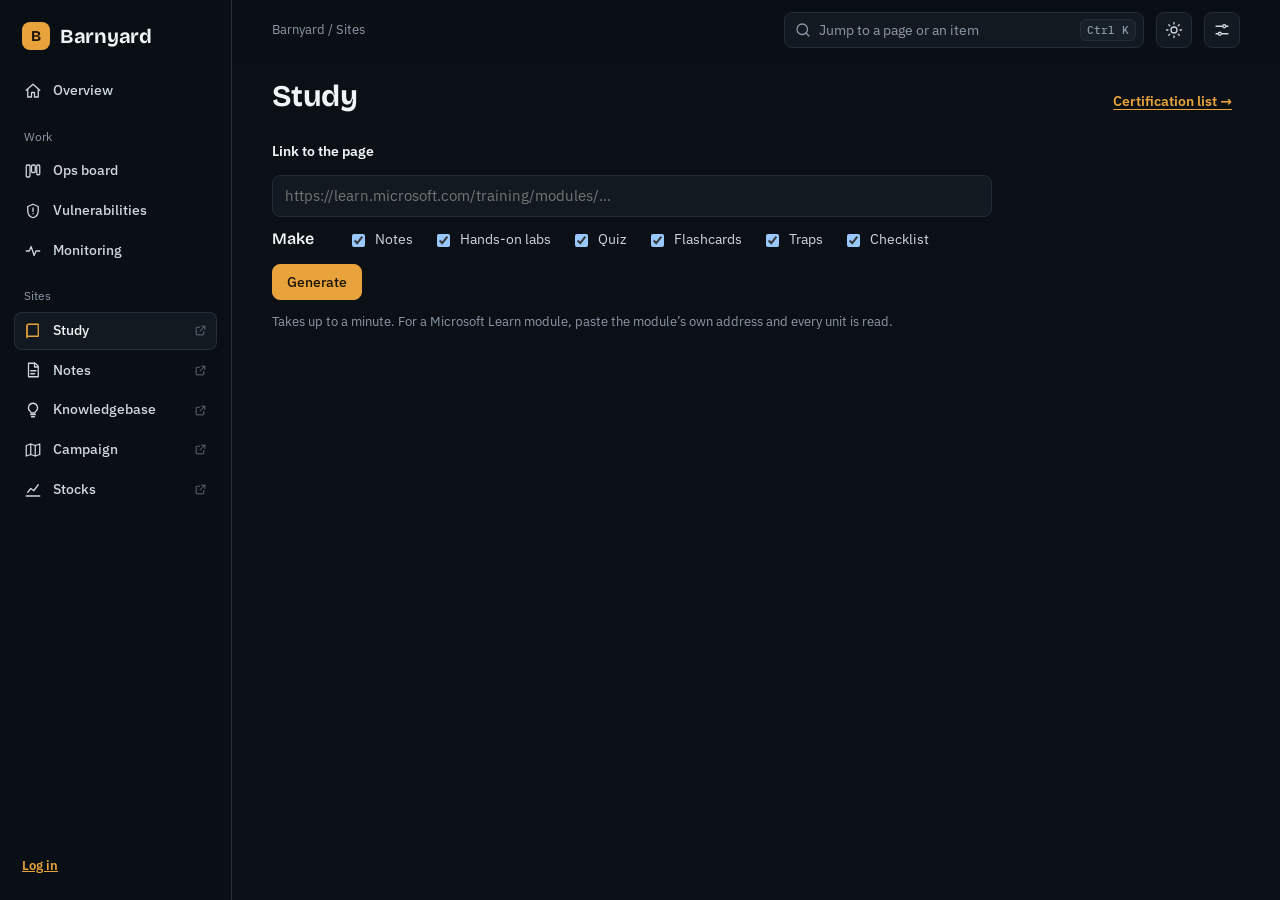
==== index.html @ ae0afa44 "Shell: Services, Incidents, Reports and the Release board are no longer menu items Copy of barnyard-" ====
<!doctype html>
<html lang="en">
<head>
<meta charset="utf-8">
<meta name="viewport" content="width=device-width, initial-scale=1">
<meta http-equiv="Content-Security-Policy" content="default-src 'self'; connect-src 'self' https://api.barnyard.site; style-src 'self'; script-src 'self'; img-src 'self'; base-uri 'self'; form-action 'none';">
<title>Study &mdash; Barnyard</title>
<link rel="stylesheet" href="shell.css?v=870e98a5">
<link rel="stylesheet" href="study.css?v=3576a0ab">
<script src="themes.js?v=e151fb94"></script>
</head>
<body data-shell="study" data-wide>

<main id="page" class="content">

  <div class="page-head">
    <div>
      <h1>Study</h1>
    </div>
    <p class="nb-open"><a href="certifications.html">Certification list &rarr;</a></p>
  </div>

  <noscript><p class="gen-note">This page needs JavaScript.</p></noscript>

  <div id="gen-gate" class="gen-gate" hidden>
    <p id="gen-gate-msg"></p>
    <p><a id="gen-gate-login" class="btn" href="https://api.barnyard.site/auth/login" hidden>Log in</a></p>
  </div>

  <section id="sl-start" aria-label="Make a study lab">
    <form id="gen-form" class="gen-form" novalidate>
      <label for="gen-url">Link to the page</label>
      <input id="gen-url" type="url" inputmode="url" autocomplete="off" spellcheck="false" maxlength="500" placeholder="https://learn.microsoft.com/training/modules/&hellip;" required>
      <fieldset class="gen-kinds">
        <legend>Make</legend>
        <label><input type="checkbox" name="kind" value="notes" checked> Notes</label>
        <label><input type="checkbox" name="kind" value="labs" checked> Hands-on labs</label>
        <label><input type="checkbox" name="kind" value="quiz" checked> Quiz</label>
        <label><input type="checkbox" name="kind" value="flashcards" checked> Flashcards</label>
        <label><input type="checkbox" name="kind" value="traps" checked> Traps</label>
        <label><input type="checkbox" name="kind" value="checklist" checked> Checklist</label>
      </fieldset>
      <div class="gen-actions">
        <button type="submit" class="btn btn-primary" id="gen-go">Generate</button>
        <span class="gen-note" id="gen-hint">Takes up to a minute. For a Microsoft Learn module, paste the module&rsquo;s own address and every unit is read.</span>
      </div>
    </form>
    <p id="gen-status" class="gen-status" role="status" aria-live="polite"></p>

    <div id="sl-library" class="sl-library" hidden>
      <h2 class="sl-h">Your study labs</h2>
      <ul id="sl-sets" class="sl-sets"></ul>
      <p class="gen-note">Saved to your account, with your progress, so they are here on any device.</p>
    </div>
  </section>

  <section id="lab" class="lab" aria-label="Study lab" hidden>
    <header class="lab-top">
      <div class="lab-title">
        <p class="eyebrow" id="lab-source"></p>
        <h2 id="lab-title"></h2>
        <p class="gen-note" id="lab-sub"></p>
      </div>
      <div class="gauge" aria-live="polite">
        <svg viewBox="0 0 84 84" aria-hidden="true">
          <circle class="gauge-track" cx="42" cy="42" r="34"></circle>
          <circle class="gauge-arc" id="gauge-arc" cx="42" cy="42" r="34" transform="rotate(-90 42 42)"></circle>
        </svg>
        <div>
          <div class="gauge-label">Readiness</div>
          <div class="gauge-big" id="gauge-pct">0%</div>
          <ul class="gauge-parts" id="gauge-parts"></ul>
        </div>
      </div>
    </header>
    <nav class="lab-tabs" id="lab-tabs" role="tablist" aria-label="Sections"></nav>
    <div class="lab-views" id="lab-views"></div>
    <div class="lab-foot">
      <button type="button" class="btn" id="lab-back">&larr; All study labs</button>
      <button type="button" class="btn" id="gen-save">Save to my notes</button>
      <a class="btn" id="gen-open-note" href="notes.html" hidden>Open the note</a>
    </div>
  </section>

  <div class="sl-toast" id="sl-toast" role="status"></div>


</main>

<script src="shell.js?v=0b462865"></script>
<script src="auth-gate.js?v=a1b7693a"></script>
<script src="study.js?v=2d1c594d"></script>
</body>
</html>
---- shell.css ----
/* Shared look for every barnyard.site page: colour tokens, the page shell
   (sidebar, top bar, Settings panel), page backgrounds and the widgets.

   Colours are tokens on :root. Amber is the default set below; themes.js
   overrides the twelve colour tokens on <html> when another theme is chosen,
   and sets data-theme to "light" or "dark" (absent = follow the device).
   Nothing here uses an inline style or a remote resource: the site's CSP
   allows only 'self'. Backgrounds are pure CSS gradients for the same reason.

   NOTE: like auth-gate.js, this file is hand-copied into each site's repo.
   Keep the copies identical. */

/* ---------- fonts (served from this repo; open-licensed) ---------- */
@font-face { font-family: "Bricolage Grotesque"; src: url("fonts/bricolage-grotesque-var.woff2") format("woff2"); font-weight: 200 800; font-style: normal; font-display: swap; }
@font-face { font-family: "IBM Plex Sans"; src: url("fonts/ibm-plex-sans-400.woff2") format("woff2"); font-weight: 400; font-style: normal; font-display: swap; }
@font-face { font-family: "IBM Plex Sans"; src: url("fonts/ibm-plex-sans-500.woff2") format("woff2"); font-weight: 500; font-style: normal; font-display: swap; }
@font-face { font-family: "IBM Plex Sans"; src: url("fonts/ibm-plex-sans-600.woff2") format("woff2"); font-weight: 600; font-style: normal; font-display: swap; }
@font-face { font-family: "IBM Plex Mono"; src: url("fonts/ibm-plex-mono-400.woff2") format("woff2"); font-weight: 400; font-style: normal; font-display: swap; }
@font-face { font-family: "IBM Plex Mono"; src: url("fonts/ibm-plex-mono-500.woff2") format("woff2"); font-weight: 500; font-style: normal; font-display: swap; }

/* ---------- tokens ---------- */
:root {
  --bg: #f0f3f6; --panel: #ffffff; --panel-2: #f5f7f9; --line: #dce2e9;
  --fg: #2a3540; --fg-strong: #0e1720; --fg-dim: #586674;
  --accent: #a85f00; --accent-ink: #ffffff; --accent-soft: rgba(168, 95, 0, .10);
  --attn: #6446d6; --attn-soft: rgba(100, 70, 214, .09);
  /* Status colours belong to the status, not the theme. */
  --ok: #17794d; --ok-soft: rgba(23, 121, 77, .10);
  --alert: #bd3326; --alert-soft: rgba(189, 51, 38, .09);
  --info: #1d63b8; --info-soft: rgba(29, 99, 184, .09);
  --lift: 0 1px 0 rgba(15, 25, 35, .04), 0 18px 40px -24px rgba(15, 25, 35, .28);
  --font-display: "Bricolage Grotesque", "Segoe UI", system-ui, sans-serif;
  --font-body: "IBM Plex Sans", "Segoe UI", system-ui, sans-serif;
  --font-mono: "IBM Plex Mono", ui-monospace, "SFMono-Regular", Menlo, Consolas, monospace;
  --side-w: 232px; --row-gap: 44px; --col-gap: 36px; --need-pad: 16px; --card-pad: 12px 13px; --hero-gap: 36px; --base: 14px;
}
:root[data-density="compact"] { --row-gap: 26px; --col-gap: 24px; --need-pad: 9px; --card-pad: 9px 11px; --hero-gap: 22px; --base: 13px; }
:root[data-sidebar="icons"] { --side-w: 68px; }
@media (prefers-color-scheme: dark) {
  :root:not([data-theme="light"]) {
    --bg: #0b1016; --panel: #121920; --panel-2: #172029; --line: #232e3a;
    --fg: #ced7e0; --fg-strong: #f2f5f8; --fg-dim: #8c99a7;
    --accent: #e8a33d; --accent-ink: #1b1304; --accent-soft: rgba(232, 163, 61, .12);
    --attn: #a891ff; --attn-soft: rgba(168, 145, 255, .12);
    --ok: #4cc38a; --ok-soft: rgba(76, 195, 138, .12);
    --alert: #ff7b6e; --alert-soft: rgba(255, 123, 110, .12);
    --info: #6aaaf0; --info-soft: rgba(106, 170, 240, .13);
    --lift: 0 1px 0 rgba(255, 255, 255, .03), 0 22px 44px -26px rgba(0, 0, 0, .75); color-scheme: dark;
  }
}
:root[data-theme="dark"] {
  --bg: #0b1016; --panel: #121920; --panel-2: #172029; --line: #232e3a;
  --fg: #ced7e0; --fg-strong: #f2f5f8; --fg-dim: #8c99a7;
  --accent: #e8a33d; --accent-ink: #1b1304; --accent-soft: rgba(232, 163, 61, .12);
  --attn: #a891ff; --attn-soft: rgba(168, 145, 255, .12);
  --ok: #4cc38a; --ok-soft: rgba(76, 195, 138, .12);
  --alert: #ff7b6e; --alert-soft: rgba(255, 123, 110, .12);
  --info: #6aaaf0; --info-soft: rgba(106, 170, 240, .13);
  --lift: 0 1px 0 rgba(255, 255, 255, .03), 0 22px 44px -26px rgba(0, 0, 0, .75); color-scheme: dark;
}
/* Names the older widget scripts' markup was styled with. */
:root {
  --text: var(--fg); --text-dim: var(--fg-dim); --text-bright: var(--fg-strong);
  --surface: var(--panel); --surface-2: var(--panel-2); --border: var(--line);
  --amber: var(--accent); --amber-dim: color-mix(in srgb, var(--accent) 60%, var(--bg)); --amber-bg: var(--accent-soft);
  --up: var(--ok); --down: var(--alert); --stale-text: var(--fg-dim);
}

* { box-sizing: border-box; }
html, body { min-height: 100%; }
body { margin: 0; background: var(--bg); color: var(--fg); font: var(--base)/1.55 var(--font-body); }
[hidden] { display: none !important; }
button, input, select, textarea { font: inherit; color: inherit; }
a { color: inherit; }
h1, h2, h3, p { margin: 0; }
svg.i { width: 18px; height: 18px; flex: none; stroke: currentColor; fill: none; stroke-width: 1.7; stroke-linecap: round; stroke-linejoin: round; }
:focus-visible { outline: 2px solid var(--accent); outline-offset: 2px; }
.mono { font-family: var(--font-mono); font-variant-numeric: tabular-nums; }
.dim { color: var(--fg-dim); }
.sr-only { position: absolute; width: 1px; height: 1px; padding: 0; margin: -1px; overflow: hidden; clip: rect(0, 0, 0, 0); white-space: nowrap; border: 0; }

/* ---------- page backgrounds (pure CSS, drawn by .bgx-<id>) ---------- */
.bg { position: fixed; inset: 0; z-index: 0; pointer-events: none; }
:root[data-bgs="subtle"] .bg { opacity: .5; } :root[data-bgs="medium"] .bg { opacity: .85; } :root[data-bgs="strong"] .bg { opacity: 1; }
.bgx-glow { background: radial-gradient(60% 55% at 88% -8%, color-mix(in srgb, var(--accent) 42%, transparent), transparent 72%), radial-gradient(50% 45% at -6% 104%, color-mix(in srgb, var(--attn) 34%, transparent), transparent 70%); }
.bgx-mesh { background: radial-gradient(40% 40% at 12% 18%, color-mix(in srgb, var(--accent) 36%, transparent), transparent 70%), radial-gradient(38% 40% at 86% 22%, color-mix(in srgb, var(--attn) 32%, transparent), transparent 70%), radial-gradient(44% 44% at 70% 92%, color-mix(in srgb, var(--info) 32%, transparent), transparent 70%), radial-gradient(36% 36% at 6% 86%, color-mix(in srgb, var(--ok) 24%, transparent), transparent 70%); }
.bgx-aurora { background: linear-gradient(112deg, transparent 12%, color-mix(in srgb, var(--accent) 34%, transparent) 34%, color-mix(in srgb, var(--attn) 32%, transparent) 50%, color-mix(in srgb, var(--info) 30%, transparent) 66%, transparent 88%), radial-gradient(60% 50% at 20% 100%, color-mix(in srgb, var(--attn) 20%, transparent), transparent 70%); background-size: 160% 70%, 100% 100%; background-repeat: no-repeat; background-position: 30% 0, 0 0; -webkit-mask-image: linear-gradient(180deg, #000 20%, transparent 95%); mask-image: linear-gradient(180deg, #000 20%, transparent 95%); }
.bgx-spotlight { background: radial-gradient(34% 42% at 50% -6%, color-mix(in srgb, var(--fg-strong) 22%, transparent), transparent 72%), radial-gradient(80% 62% at 50% -12%, color-mix(in srgb, var(--accent) 36%, transparent), transparent 74%); }
.bgx-horizon { background: linear-gradient(180deg, transparent 30%, color-mix(in srgb, var(--accent) 26%, transparent) 75%, color-mix(in srgb, var(--attn) 38%, transparent) 100%), repeating-linear-gradient(180deg, transparent 0 22px, color-mix(in srgb, var(--accent) 12%, transparent) 22px 23px); }
.bgx-dots { background-image: radial-gradient(color-mix(in srgb, var(--fg-dim) 60%, transparent) 1.2px, transparent 1.6px); background-size: 24px 24px; -webkit-mask-image: linear-gradient(180deg, #000, transparent 85%); mask-image: linear-gradient(180deg, #000, transparent 85%); }
.bgx-grid { background-image: linear-gradient(color-mix(in srgb, var(--fg-dim) 38%, transparent) 1px, transparent 1px), linear-gradient(90deg, color-mix(in srgb, var(--fg-dim) 38%, transparent) 1px, transparent 1px); background-size: 44px 44px; -webkit-mask-image: radial-gradient(90% 80% at 50% 0%, #000 10%, transparent 80%); mask-image: radial-gradient(90% 80% at 50% 0%, #000 10%, transparent 80%); }
.bgx-blueprint { background-image: linear-gradient(color-mix(in srgb, var(--info) 40%, transparent) 1px, transparent 1px), linear-gradient(90deg, color-mix(in srgb, var(--info) 40%, transparent) 1px, transparent 1px), linear-gradient(color-mix(in srgb, var(--info) 18%, transparent) 1px, transparent 1px), linear-gradient(90deg, color-mix(in srgb, var(--info) 18%, transparent) 1px, transparent 1px); background-size: 110px 110px, 110px 110px, 22px 22px, 22px 22px; -webkit-mask-image: radial-gradient(100% 90% at 50% 0%, #000 10%, transparent 82%); mask-image: radial-gradient(100% 90% at 50% 0%, #000 10%, transparent 82%); }
.bgx-ledger { background-image: linear-gradient(90deg, transparent calc(var(--side-w) + 24px), color-mix(in srgb, var(--alert) 46%, transparent) calc(var(--side-w) + 24px), color-mix(in srgb, var(--alert) 46%, transparent) calc(var(--side-w) + 25px), transparent calc(var(--side-w) + 25px)), repeating-linear-gradient(180deg, transparent 0 31px, color-mix(in srgb, var(--fg-dim) 28%, transparent) 31px 32px); }
.bgx-stripes { background: repeating-linear-gradient(135deg, transparent 0 16px, color-mix(in srgb, var(--fg-dim) 30%, transparent) 16px 17px); -webkit-mask-image: linear-gradient(180deg, #000, transparent 90%); mask-image: linear-gradient(180deg, #000, transparent 90%); }
.bgx-lattice { background: repeating-linear-gradient(45deg, transparent 0 13px, color-mix(in srgb, var(--fg-dim) 26%, transparent) 13px 14px), repeating-linear-gradient(-45deg, transparent 0 13px, color-mix(in srgb, var(--fg-dim) 26%, transparent) 13px 14px); -webkit-mask-image: linear-gradient(180deg, #000, transparent 90%); mask-image: linear-gradient(180deg, #000, transparent 90%); }
.bgx-scales { background-image: radial-gradient(circle at 50% 100%, transparent 0 13px, color-mix(in srgb, var(--fg-dim) 36%, transparent) 13px 14px, transparent 14px), radial-gradient(circle at 50% 100%, transparent 0 13px, color-mix(in srgb, var(--fg-dim) 36%, transparent) 13px 14px, transparent 14px); background-size: 28px 14px, 28px 14px; background-position: 0 0, 14px 7px; -webkit-mask-image: linear-gradient(180deg, #000, transparent 88%); mask-image: linear-gradient(180deg, #000, transparent 88%); }
.bgx-beams { background: repeating-linear-gradient(90deg, transparent 0 22px, color-mix(in srgb, var(--accent) 34%, transparent) 22px 24px, transparent 24px 41px, color-mix(in srgb, var(--attn) 28%, transparent) 41px 42px, transparent 42px 64px); -webkit-mask-image: linear-gradient(180deg, #000, transparent 82%); mask-image: linear-gradient(180deg, #000, transparent 82%); }
.bgx-ripples { background: repeating-radial-gradient(circle at 92% -6%, transparent 0 38px, color-mix(in srgb, var(--accent) 40%, transparent) 38px 39px), repeating-radial-gradient(circle at -4% 104%, transparent 0 46px, color-mix(in srgb, var(--attn) 34%, transparent) 46px 47px); -webkit-mask-image: linear-gradient(180deg, #000 30%, rgba(0,0,0,.35)); mask-image: linear-gradient(180deg, #000 30%, rgba(0,0,0,.35)); }
.bgx-radar { background: repeating-radial-gradient(circle at 80% 20%, transparent 0 64px, color-mix(in srgb, var(--accent) 34%, transparent) 64px 65px), linear-gradient(90deg, transparent calc(80% - .5px), color-mix(in srgb, var(--accent) 28%, transparent) calc(80% - .5px), color-mix(in srgb, var(--accent) 28%, transparent) calc(80% + .5px), transparent calc(80% + .5px)), linear-gradient(180deg, transparent calc(20% - .5px), color-mix(in srgb, var(--accent) 28%, transparent) calc(20% - .5px), color-mix(in srgb, var(--accent) 28%, transparent) calc(20% + .5px), transparent calc(20% + .5px)), conic-gradient(from 190deg at 80% 20%, color-mix(in srgb, var(--accent) 26%, transparent), transparent 55deg); -webkit-mask-image: radial-gradient(90% 90% at 80% 20%, #000 20%, transparent 90%); mask-image: radial-gradient(90% 90% at 80% 20%, #000 20%, transparent 90%); }
.bgx-contours { background: repeating-radial-gradient(ellipse 70% 45% at 18% 28%, transparent 0 24px, color-mix(in srgb, var(--accent) 34%, transparent) 24px 25px), repeating-radial-gradient(ellipse 50% 75% at 86% 78%, transparent 0 28px, color-mix(in srgb, var(--attn) 32%, transparent) 28px 29px), repeating-radial-gradient(ellipse 40% 30% at 62% 8%, transparent 0 30px, color-mix(in srgb, var(--info) 24%, transparent) 30px 31px); }
.bgx-rays { background: repeating-conic-gradient(from 180deg at 100% 0%, color-mix(in srgb, var(--accent) 30%, transparent) 0 3deg, transparent 3deg 9deg); -webkit-mask-image: radial-gradient(85% 95% at 100% 0%, #000 5%, transparent 78%); mask-image: radial-gradient(85% 95% at 100% 0%, #000 5%, transparent 78%); }

/* ---------- shell ---------- */
.app { position: relative; z-index: 1; display: grid; grid-template-columns: var(--side-w) minmax(0, 1fr); min-height: 100vh; }
.side { position: sticky; top: 0; height: 100vh; align-self: start; display: flex; flex-direction: column; gap: 22px; padding: 22px 14px 16px; border-right: 1px solid var(--line); background: color-mix(in srgb, var(--bg) 70%, transparent); backdrop-filter: blur(6px); }
.brand { display: flex; align-items: center; gap: 10px; padding: 0 8px; text-decoration: none; }
.brand-mark { width: 28px; height: 28px; border-radius: 8px; background: var(--accent); color: var(--accent-ink); display: grid; place-items: center; font: 700 15px var(--font-display); flex: none; }
.brand-name { font: 700 20px/1 var(--font-display); letter-spacing: -.015em; color: var(--fg-strong); }
.nav { display: flex; flex-direction: column; gap: 2px; }
.nav-group { margin: 16px 10px 4px; font-size: 12px; color: var(--fg-dim); }
.nav a { display: flex; align-items: center; gap: 11px; padding: 8px 10px; border-radius: 8px; text-decoration: none; color: var(--fg); font-weight: 500; position: relative; }
.nav a:hover { background: var(--panel-2); }
.nav a[aria-current="page"] { background: var(--panel); color: var(--fg-strong); box-shadow: inset 0 0 0 1px var(--line); }
.nav a[aria-current="page"] svg:first-child { color: var(--accent); }
.nav .badge { margin-left: auto; min-width: 20px; padding: 0 6px; text-align: center; font: 500 11px/18px var(--font-mono); border-radius: 9px; background: var(--attn); color: var(--bg); }
.side-foot { margin-top: auto; display: flex; flex-direction: column; gap: 10px; }
.auth-status { display: flex; align-items: center; gap: 8px; flex-wrap: wrap; font-size: 13px; padding: 8px; color: var(--fg-dim); }
.auth-login-link { font-weight: 600; color: var(--accent); }
.auth-logout-btn { height: 28px; padding: 0 10px; border-radius: 8px; border: 1px solid var(--line); background: var(--panel); color: var(--fg-strong); cursor: pointer; font-size: 12.5px; font-weight: 500; }
.auth-logout-btn:hover { background: var(--panel-2); }
:root[data-sidebar="icons"] .lbl, :root[data-sidebar="icons"] .nav-group, :root[data-sidebar="icons"] .brand-name, :root[data-sidebar="icons"] .auth-status, :root[data-sidebar="icons"] .nav .ext { display: none; }
:root[data-sidebar="icons"] .side { padding-inline: 10px; align-items: center; }
:root[data-sidebar="icons"] .nav a { justify-content: center; }
:root[data-sidebar="icons"] .nav .badge { position: absolute; top: 0; right: 0; margin: 0; min-width: 16px; font-size: 10px; line-height: 16px; padding: 0 4px; }
.nav .ext { margin-left: auto; width: 13px; height: 13px; color: var(--fg-dim); opacity: .7; }
.icon-btn { display: inline-grid; place-items: center; width: 36px; height: 36px; border-radius: 8px; border: 1px solid var(--line); background: var(--panel); cursor: pointer; color: var(--fg); }
.icon-btn:hover { background: var(--panel-2); }

.main { min-width: 0; }
.top { position: sticky; top: 0; z-index: 5; display: flex; align-items: center; gap: 12px; padding: 12px 40px; background: color-mix(in srgb, var(--bg) 80%, transparent); backdrop-filter: blur(8px); }
.crumb { font-size: 13px; color: var(--fg-dim); white-space: nowrap; }
.top-spacer { flex: 1; }
.search { position: relative; width: min(360px, 40vw); }
.search > svg { position: absolute; left: 10px; top: 50%; transform: translateY(-50%); color: var(--fg-dim); pointer-events: none; }
.search input { width: 100%; height: 36px; padding: 0 12px 0 34px; border-radius: 8px; border: 1px solid var(--line); background: var(--panel); }
.search input::placeholder { color: var(--fg-dim); }
.results { position: absolute; top: calc(100% + 6px); left: 0; right: 0; max-height: 360px; overflow-y: auto; padding: 6px; border-radius: 12px; border: 1px solid var(--line); background: var(--panel); box-shadow: var(--lift); z-index: 20; }
.results .grp { padding: 6px 8px 2px; font-size: 12px; color: var(--fg-dim); }
.results button { display: flex; align-items: center; justify-content: space-between; gap: 10px; width: 100%; padding: 8px; border: 0; border-radius: 8px; background: none; text-align: left; cursor: pointer; }
.results button:hover, .results button[aria-selected="true"] { background: var(--panel-2); }
.results .none { padding: 12px 8px; color: var(--fg-dim); }
.pal-key { position: absolute; right: 8px; top: 50%; transform: translateY(-50%); padding: 1px 6px; border: 1px solid var(--line); border-radius: 6px; background: var(--panel-2); color: var(--fg-dim); font: 500 11px/18px var(--font-mono); pointer-events: none; }
.search input:focus ~ .pal-key, .search input:not(:placeholder-shown) ~ .pal-key { display: none; }

/* ---------- command palette (Ctrl+K) ---------- */
.pal-back { position: fixed; inset: 0; z-index: 70; display: flex; justify-content: center; align-items: flex-start; padding: 12vh 16px 16px; background: color-mix(in srgb, var(--bg) 55%, transparent); backdrop-filter: blur(3px); }
.pal-back[hidden] { display: none; }
.pal { width: min(620px, 100%); max-height: 70vh; display: flex; flex-direction: column; border: 1px solid var(--line); border-radius: 14px; background: var(--panel); box-shadow: var(--lift); overflow: hidden; }
.pal-input { width: 100%; height: 48px; padding: 0 16px; border: 0; border-bottom: 1px solid var(--line); border-radius: 0; background: transparent; color: var(--fg-strong); font-size: 15px; }
.pal-input:focus-visible { outline: none; box-shadow: inset 0 -2px 0 var(--accent); }
.pal-list { overflow-y: auto; padding: 6px; }
.pal-grp { padding: 8px 10px 2px; font-size: 12px; color: var(--fg-dim); }
.pal-row { display: flex; align-items: center; justify-content: space-between; gap: 12px; width: 100%; padding: 9px 10px; border: 0; border-radius: 8px; background: none; color: var(--fg); text-align: left; cursor: pointer; }
.pal-row:hover { background: var(--panel-2); }
.pal-row[aria-selected="true"] { background: var(--panel-2); box-shadow: inset 2px 0 0 var(--accent); }
.pal-title { min-width: 0; overflow-wrap: anywhere; }
.pal-note { padding: 12px 10px; color: var(--fg-dim); }
.pal-foot { padding: 8px 14px; border-top: 1px solid var(--line); font-size: 12px; }
@media (max-width: 860px) { .pal-key, .pal-foot { display: none; } .pal-back { padding-top: 8vh; } }
.content { padding: 8px 40px 64px; max-width: 1320px; }
.page-head { display: flex; align-items: flex-end; justify-content: space-between; gap: 16px; flex-wrap: wrap; margin: 12px 0 28px; }
.page-head h1 { font: 700 30px/1.1 var(--font-display); letter-spacing: -.02em; color: var(--fg-strong); text-wrap: balance; }
.page-head p { color: var(--fg-dim); margin-top: 8px; max-width: 64ch; }

/* ---------- primitives ---------- */
.lift { background: var(--panel); border: 1px solid var(--line); border-radius: 14px; box-shadow: var(--lift); }
.box { background: var(--panel); border: 1px solid var(--line); border-radius: 8px; }
.sec-head { display: flex; align-items: baseline; justify-content: space-between; gap: 10px; margin-bottom: 12px; }
.sec-head h2 { font: 600 17px/1.3 var(--font-display); letter-spacing: -.005em; color: var(--fg-strong); }
.sec-head .sub, .sec-head a { font-size: 13px; color: var(--fg-dim); }
a.sub { text-decoration: none; } a.sub:hover { color: var(--fg-strong); text-decoration: underline; }
.btn { display: inline-flex; align-items: center; justify-content: center; gap: 7px; height: 36px; padding: 0 14px; border-radius: 8px; border: 1px solid var(--line); background: var(--panel); cursor: pointer; font-weight: 500; text-decoration: none; color: var(--fg-strong); white-space: nowrap; }
.btn:hover:not(:disabled) { background: var(--panel-2); }
.btn:disabled, select:disabled, textarea:disabled, input:disabled { opacity: .5; cursor: not-allowed; }
.btn-primary { background: var(--accent); border-color: var(--accent); color: var(--accent-ink); }
.btn-primary:hover:not(:disabled) { background: var(--accent); filter: brightness(1.08); }
.btn-sm { height: 30px; padding: 0 11px; font-size: 13px; }
.btn-quiet { background: transparent; color: var(--fg-dim); }
.chip { display: inline-flex; align-items: center; gap: 5px; padding: 1px 8px; border-radius: 999px; font-size: 12px; font-weight: 500; line-height: 20px; background: var(--panel-2); color: var(--fg-dim); border: 1px solid var(--line); white-space: nowrap; }
.chip.ok { color: var(--ok); background: var(--ok-soft); border-color: transparent; }
.chip.attn { color: var(--attn); background: var(--attn-soft); border-color: transparent; }
.chip.alert { color: var(--alert); background: var(--alert-soft); border-color: transparent; }
.chip.info { color: var(--info); background: var(--info-soft); border-color: transparent; }
.chip.accent { color: var(--accent); background: var(--accent-soft); border-color: transparent; }
.st { display: inline-flex; align-items: center; gap: 7px; font-size: 13px; color: var(--fg); white-space: nowrap; }
.st i { width: 8px; height: 8px; border-radius: 50%; background: var(--fg-dim); flex: none; }
.st.ok i { background: var(--ok); } .st.info i { background: var(--info); } .st.attn i { background: var(--attn); } .st.alert i { background: var(--alert); }
.st.hollow i { background: none; box-shadow: inset 0 0 0 1.5px var(--fg-dim); }
.live { display: inline-flex; align-items: center; gap: 7px; font-size: 13px; color: var(--ok); font-weight: 500; white-space: nowrap; }
.live::before { content: ""; width: 8px; height: 8px; border-radius: 50%; background: currentColor; animation: pulse 2.4s ease-in-out infinite; }
.live.is-reconnecting, .live.is-connecting { color: var(--accent); }
.live.is-reconnecting::before, .live.is-connecting::before { animation-duration: .9s; }
.live.is-offline { color: var(--alert); }
.live.is-offline::before { animation: none; }
@keyframes pulse { 50% { opacity: .3; } }
.toast { position: fixed; left: 50%; bottom: 22px; transform: translateX(-50%); padding: 10px 16px; border-radius: 10px; background: var(--fg-strong); color: var(--bg); font-weight: 500; z-index: 60; opacity: 0; pointer-events: none; transition: opacity .2s; max-width: calc(100vw - 32px); }
.toast.show { opacity: 1; }
.empty { padding: 32px 18px; text-align: center; color: var(--fg-dim); }
.empty b { display: block; color: var(--fg-strong); margin-bottom: 4px; }

/* ---------- Overview ---------- */
.hero { margin: 20px 0 var(--hero-gap); max-width: 880px; }
.hero h1 { font: 700 clamp(32px, 4.4vw, 48px)/1.04 var(--font-display); letter-spacing: -.028em; color: var(--fg-strong); text-wrap: balance; }
.hero p { margin-top: 14px; font-size: 16px; color: var(--fg-dim); max-width: 60ch; }
.ov-status { display: flex; flex-wrap: wrap; gap: 8px; margin: calc(var(--hero-gap) * -0.5) 0 var(--hero-gap); }
.ov-status a.chip { text-decoration: none; }
.ov-status .chip-btn { font: inherit; font-size: 12px; font-weight: 500; cursor: pointer; border: 1px solid var(--line); background: transparent; color: var(--fg); }
.ov-status .chip-btn:hover:not(:disabled) { border-color: var(--accent); }
.ov-status .chip-btn:focus-visible { outline: 2px solid var(--accent); outline-offset: 1px; }
.ov-status .chip-btn.attn { border-color: transparent; }
.ov-status .chip-btn:disabled { opacity: .6; cursor: progress; }
.ov-bell { margin: 0 0 var(--hero-gap); max-width: 880px; border: 1px solid var(--line); border-radius: var(--radius, 10px); padding: 6px 16px 10px; }
.ov-bell-head { display: flex; align-items: center; justify-content: space-between; gap: 12px; padding: 8px 0; }
.ov-bell-head h2 { font: 600 15px var(--font-display); color: var(--fg-strong); }
.ov-bell ul { list-style: none; margin: 0; padding: 0; }
.ov-bell li { display: flex; align-items: baseline; justify-content: space-between; gap: 14px; padding: 8px 0; border-top: 1px solid var(--line); font-size: 14px; }
.ov-bell li.dim { display: block; color: var(--fg-dim); }
.ov-bell li a, .ov-bell li > span:first-child { color: var(--fg); text-decoration: none; }
.ov-bell li.unread a, .ov-bell li.unread > span:first-child { color: var(--fg-strong); font-weight: 600; }
.ov-bell li.attn a { color: var(--attn); }
.ov-bell li.alert a { color: var(--alert); }
.ov-bell .when { color: var(--fg-dim); font-size: 12px; white-space: nowrap; }
.ov-capture { display: flex; flex-wrap: wrap; align-items: center; gap: 8px; max-width: 880px; margin: 0 0 var(--hero-gap); }
.ov-capture input { flex: 1 1 260px; min-width: 0; font: inherit; font-size: 15px; padding: 8px 12px; border-radius: var(--radius, 10px); border: 1px solid var(--line); background: var(--surface, transparent); color: var(--fg-strong); }
.ov-capture select { font: inherit; font-size: 14px; padding: 8px 10px; border-radius: var(--radius, 10px); border: 1px solid var(--line); background: var(--surface, transparent); color: var(--fg-strong); }
.ov-capture input:focus-visible, .ov-capture select:focus-visible { outline: 2px solid var(--accent); outline-offset: 1px; }
.ov-capture .dim { font-size: 13px; }
.sr-only { position: absolute; width: 1px; height: 1px; overflow: hidden; clip: rect(0 0 0 0); white-space: nowrap; }
.ov-expiry { margin: 0 0 var(--hero-gap); max-width: 880px; }
.ov-expiry h2 { display: flex; align-items: baseline; gap: 14px; font: 600 12px var(--font-body, inherit); letter-spacing: .08em; text-transform: uppercase; color: var(--fg-dim); margin-bottom: 6px; }
.ov-expiry h2 a { font-weight: 500; letter-spacing: 0; text-transform: none; color: var(--fg-dim); font-size: 13px; }
.ov-expiry ul { list-style: none; margin: 0; padding: 0; }
.ov-expiry li { display: grid; grid-template-columns: 1fr auto auto; gap: 14px; align-items: center; padding: 8px 0; border-top: 1px solid var(--line); font-size: 14px; }
.ov-expiry li:first-child { border-top: 0; }
.ov-expiry li a { color: var(--fg-strong); text-decoration: none; font-weight: 500; }
.ov-expiry li .when { color: var(--fg-dim); font-size: 13px; font-variant-numeric: tabular-nums; }
.ov-expiry li.dim { display: block; color: var(--fg-dim); }
.widgets { display: grid; grid-template-columns: repeat(4, minmax(0, 1fr)); gap: var(--row-gap) var(--col-gap); align-items: start; }
.w { min-width: 0; container-type: inline-size; }
.w[data-size="1"] { grid-column: span 1; } .w[data-size="2"] { grid-column: span 2; } .w[data-size="4"] { grid-column: span 4; }
.w:not(.lift) { border-top: 1px solid var(--line); padding-top: 18px; }
.all-hidden { grid-column: 1 / -1; padding: 36px 0; color: var(--fg-dim); }
.need { list-style: none; margin: 0; padding: 4px 22px; }
.need li { display: grid; grid-template-columns: 1fr auto; gap: 4px 16px; align-items: center; padding: var(--need-pad) 0; border-top: 1px solid var(--line); }
.need li:first-child { border-top: 0; }
.need b { color: var(--fg-strong); font-weight: 600; font-size: 15px; }
.need p { grid-column: 1; color: var(--fg-dim); font-size: 13px; max-width: 60ch; }
.need .acts { grid-column: 2; grid-row: 1 / span 2; display: flex; gap: 6px; }
.need-head { padding: 18px 22px 0; display: flex; align-items: baseline; justify-content: space-between; gap: 10px; }
.need-head h2 { font: 600 17px var(--font-display); color: var(--fg-strong); }
.need-head a { font-size: 13px; color: var(--fg-dim); text-decoration: none; }
.need-head a:hover { color: var(--fg-strong); text-decoration: underline; }
@container (max-width: 520px) { .need li { grid-template-columns: 1fr; } .need .acts { grid-column: 1; grid-row: auto; margin-top: 6px; } }
.spine { list-style: none; margin: 0; padding: 0 0 0 18px; position: relative; }
.spine::before { content: ""; position: absolute; left: 4px; top: 8px; bottom: 8px; width: 1px; background: var(--line); }
.spine li { position: relative; padding: 0 0 18px 4px; cursor: pointer; }
.spine li::before { content: ""; position: absolute; left: -18px; top: 6px; width: 9px; height: 9px; border-radius: 50%; background: var(--accent); box-shadow: 0 0 0 4px var(--bg); }
.spine li.by-you::before { background: var(--info); }
.spine .t { color: var(--fg); }
.spine .t b { color: var(--fg-strong); font-weight: 600; }
.spine .n { display: -webkit-box; -webkit-line-clamp: 1; -webkit-box-orient: vertical; overflow: hidden; font-size: 13px; color: var(--fg-dim); }
.spine .when { font-size: 12px; color: var(--fg-dim); }
.spine li:hover .t b { color: var(--accent); }
.spine.enter li { animation: rise .5s cubic-bezier(.2, .7, .2, 1) both; animation-delay: calc(var(--i) * 80ms); }
@keyframes rise { from { opacity: 0; transform: translateY(8px); } to { opacity: 1; transform: none; } }
.row-item { display: flex; align-items: center; justify-content: space-between; gap: 12px; padding: 9px 0; border: 0; border-top: 1px solid var(--line); cursor: pointer; background: none; width: 100%; text-align: left; }
.row-item:first-of-type { border-top: 0; padding-top: 0; }
.row-item { text-decoration: none; color: inherit; }
.toast button { margin-left: 10px; border: 0; background: none; color: inherit; font-weight: 700; text-decoration: underline; cursor: pointer; min-height: 30px; }
.hub-footer { margin-top: 48px; padding-top: 16px; border-top: 1px solid var(--line); font-size: 13px; max-width: 84ch; }
.row-item b { color: var(--fg-strong); font-weight: 500; }
.row-item:hover b { color: var(--accent); }
.quick { display: flex; gap: 6px; flex-wrap: wrap; margin: 0; padding: 0; list-style: none; }
.quick a { display: inline-flex; align-items: center; gap: 6px; min-height: 30px; padding: 0 12px; border-radius: 999px; border: 1px solid var(--line); text-decoration: none; font-size: 13px; background: color-mix(in srgb, var(--bg) 60%, transparent); }
.quick a:hover { background: var(--panel); }
.quick .i { width: 13px; height: 13px; }

/* markets (live-prices.js fills the data-live-* elements) */
.market-price { display: block; font: 500 30px/1.1 var(--font-mono); color: var(--fg-strong); letter-spacing: -.02em; }
.market-change { display: block; margin-top: 6px; font: 500 14px var(--font-mono); color: var(--fg-dim); }
.market-change.up { color: var(--ok); } .market-change.down { color: var(--alert); }
.market-price.stale, .market-change.stale, .market-change.stale.up, .market-change.stale.down { color: var(--fg-dim); }
.market-asof { display: block; margin-top: 6px; font-size: 12.5px; color: var(--fg); }
.market-asof.stale { color: var(--fg-dim); }
.live-dot { display: inline-block; width: 8px; height: 8px; border-radius: 50%; background: var(--fg-dim); }
.live-dot.live-ok { background: var(--ok); animation: pulse 1.6s ease-in-out infinite; }
.live-dot.live-stale { background: color-mix(in srgb, var(--accent) 60%, var(--bg)); animation: none; }

/* weather (glance-widgets.js renders into #weather-body) */
.weather-status { color: var(--fg-dim); font-size: 13px; }
.weather-main { display: flex; align-items: baseline; gap: 10px; }
.weather-icon { font-size: 1.6rem; line-height: 1; }
.weather-temp { font-family: var(--font-mono); font-size: 1.5rem; font-weight: 500; color: var(--fg-strong); }
.weather-cond { color: var(--fg); font-size: .95rem; }
.weather-asof { color: var(--fg-dim); font-size: 12px; margin-top: 4px; }
.weather-locate-btn, .week-retry-btn { height: 30px; padding: 0 12px; border-radius: 8px; border: 1px solid var(--line); background: var(--panel); color: var(--fg-strong); cursor: pointer; font-size: 13px; font-weight: 500; }
.weather-locate-btn:hover, .week-retry-btn:hover { background: var(--panel-2); }
.weather-forecast { list-style: none; display: flex; flex-wrap: nowrap; gap: 4px; margin: 12px 0 0; padding: 0; width: 100%; }
.weather-forecast-day { flex: 1; min-width: 0; display: flex; flex-direction: column; align-items: center; gap: 2px; padding: 6px 2px; border-radius: 8px; }
.weather-forecast-day-name { font-size: 11px; font-weight: 500; color: var(--fg-dim); max-width: 100%; overflow: hidden; white-space: nowrap; }
.weather-forecast-icon { font-size: 1.1rem; line-height: 1; }
.weather-forecast-temps { display: flex; flex-direction: column; align-items: center; font-family: var(--font-mono); font-size: 11.5px; white-space: nowrap; }
.weather-forecast-high { color: var(--fg-strong); font-weight: 500; }
.weather-forecast-low { color: var(--fg-dim); }

/* this week (glance-widgets.js renders into #week-days / #week-status) */
.week-days { list-style: none; display: flex; gap: 2px; margin: 0; padding: 0; }
.week-day { flex: 1; min-width: 0; display: flex; flex-direction: column; align-items: center; gap: 4px; padding: 8px 2px; border-radius: 8px; border: 1px solid transparent; }
.week-day-name { font-size: 12px; color: var(--fg-dim); }
.week-day-num { font: 500 16px var(--font-mono); color: var(--fg-strong); }
.week-day.is-today { background: var(--accent-soft); }
.week-day.is-today .week-day-name, .week-day.is-today .week-day-num { color: var(--accent); }
.week-day-events { list-style: none; display: flex; flex-direction: column; gap: 2px; margin: 2px 0 0; padding: 0; width: 100%; }
.week-day-event { font-size: 11px; line-height: 1.25; color: var(--fg-dim); text-align: center; overflow: hidden; text-overflow: ellipsis; white-space: nowrap; max-width: 100%; }
.week-day.is-today .week-day-event { color: var(--accent); }
.week-status { color: var(--fg-dim); font-size: 13px; margin-top: 12px; display: flex; align-items: center; gap: 8px; flex-wrap: wrap; }
.week-status:empty { display: none; }
.week-range { font-size: 13px; color: var(--fg-dim); }

/* to-do (todo-widget.js) */
.todo-form { display: flex; gap: 8px; }
.todo-input, .watch-input { flex: 1; min-width: 0; height: 36px; padding: 0 10px; border-radius: 8px; border: 1px solid var(--line); background: var(--panel); }
.todo-input::placeholder { color: var(--fg-dim); }
.todo-add-btn { height: 36px; padding: 0 14px; border-radius: 8px; border: 1px solid var(--line); background: var(--panel); color: var(--fg-strong); cursor: pointer; font-weight: 500; }
.todo-add-btn:hover { background: var(--panel-2); }
.todo-list { list-style: none; display: flex; flex-direction: column; gap: 2px; margin: 10px 0 0; padding: 0; }
.todo-list:empty { display: none; }
.todo-item { display: flex; align-items: center; gap: 8px; padding: 4px 0; }
.todo-checkbox { flex: 0 0 auto; width: 16px; height: 16px; accent-color: var(--accent); cursor: pointer; }
.todo-text { flex: 1; min-width: 0; color: var(--fg); word-break: break-word; cursor: pointer; }
.todo-text.is-done { color: var(--fg-dim); text-decoration: line-through; }
.todo-remove-btn { flex: 0 0 auto; width: 26px; height: 26px; display: flex; align-items: center; justify-content: center; border-radius: 8px; border: 1px solid transparent; background: transparent; color: var(--fg-dim); cursor: pointer; }
.todo-remove-btn:hover { color: var(--alert); border-color: var(--line); }
.todo-empty, .todo-status { color: var(--fg-dim); font-size: 13px; margin-top: 10px; }
.todo-empty:empty, .todo-status:empty { display: none; }

/* ---------- Settings panel (non-modal, so the page changes beside it) ---------- */
.settings { position: fixed; top: 0; right: 0; bottom: 0; width: min(560px, 100vw); background: var(--panel); border-left: 1px solid var(--line); box-shadow: var(--lift); z-index: 45; transform: translateX(104%); visibility: hidden; transition: transform .24s ease, visibility .24s; display: flex; flex-direction: column; }
.settings.open { transform: none; visibility: visible; }
.st-head { display: flex; align-items: center; justify-content: space-between; gap: 12px; padding: 18px 22px 12px; }
.st-head h2 { font: 700 22px var(--font-display); letter-spacing: -.015em; color: var(--fg-strong); }
.st-tabs { display: flex; gap: 4px; padding: 0 22px; border-bottom: 1px solid var(--line); overflow-x: auto; }
.st-tabs button { height: 40px; padding: 0 14px; border: 0; border-bottom: 2px solid transparent; margin-bottom: -1px; background: none; cursor: pointer; font-weight: 500; color: var(--fg-dim); white-space: nowrap; }
.st-tabs button[aria-selected="true"] { color: var(--fg-strong); border-bottom-color: var(--accent); }
.st-body { overflow-y: auto; padding: 20px 22px 24px; display: flex; flex-direction: column; gap: 28px; flex: 1; }
.st-foot { display: flex; align-items: center; justify-content: space-between; gap: 12px; flex-wrap: wrap; padding: 12px 22px; border-top: 1px solid var(--line); font-size: 13px; color: var(--fg-dim); }
.sync-note { flex: 1 1 220px; min-width: 0; }
.sync-note a { color: var(--accent); text-underline-offset: 2px; }
.link-btn { appearance: none; background: none; border: 0; padding: 0; font: inherit; color: var(--accent); text-decoration: underline; text-underline-offset: 2px; cursor: pointer; }
.link-btn:focus-visible { outline: 2px solid var(--accent); outline-offset: 2px; border-radius: 3px; }
fieldset { border: 0; margin: 0; padding: 0; min-width: 0; }
legend { padding: 0; font: 600 16px var(--font-display); color: var(--fg-strong); margin-bottom: 4px; }
.hint { font-size: 13px; color: var(--fg-dim); margin-bottom: 12px; max-width: 52ch; }
.seg { display: inline-flex; padding: 3px; border-radius: 10px; background: var(--panel-2); border: 1px solid var(--line); flex-wrap: wrap; }
.seg label { position: relative; }
.seg input { position: absolute; opacity: 0; inset: 0; cursor: pointer; margin: 0; }
.seg span { display: inline-flex; align-items: center; height: 30px; padding: 0 14px; border-radius: 7px; font-weight: 500; color: var(--fg-dim); cursor: pointer; }
.seg input:checked + span { background: var(--panel); color: var(--fg-strong); box-shadow: 0 0 0 1px var(--line); }
.seg input:focus-visible + span { outline: 2px solid var(--accent); outline-offset: 1px; }
fieldset fieldset { margin-top: 20px; }
.sub-legend { font: 600 14px var(--font-body); margin: 0 0 6px; color: var(--fg-strong); }
.tiles { display: grid; grid-template-columns: repeat(auto-fill, minmax(92px, 1fr)); gap: 10px; }
.tile-group { font-size: 13px; color: var(--fg-dim); margin: 16px 0 8px; }
.tile-group:first-of-type { margin-top: 0; }
.tile { position: relative; display: block; cursor: pointer; }
.tile input { position: absolute; opacity: 0; inset: 0; cursor: pointer; margin: 0; }
.tile-card { display: flex; flex-direction: column; gap: 8px; padding: 8px; border-radius: 12px; border: 1px solid var(--line); background: var(--panel-2); transition: border-color .12s; }
.tile:hover .tile-card { border-color: var(--fg-dim); }
.tile input:checked + .tile-card { border-color: var(--fg-strong); box-shadow: 0 0 0 1px var(--fg-strong); }
.tile input:focus-visible + .tile-card { outline: 2px solid var(--accent); outline-offset: 2px; }
.swatch { display: grid; grid-template-columns: 22px 1fr; height: 58px; border-radius: 8px; overflow: hidden; border: 1px solid rgba(128, 128, 128, .28); }
.swatch .s-side { padding: 6px 4px; display: flex; flex-direction: column; gap: 3px; }
.swatch .s-side i { display: block; height: 4px; border-radius: 2px; }
.swatch .s-main { padding: 7px; display: flex; flex-direction: column; gap: 4px; }
.swatch .s-main i { display: block; height: 5px; border-radius: 3px; width: 70%; }
.swatch .s-main i:first-child { width: 42%; opacity: .8; }
.swatch .s-row { display: flex; gap: 4px; margin-top: auto; align-items: center; }
.swatch .s-row b { width: 22px; height: 8px; border-radius: 3px; }
.swatch .s-row u { width: 8px; height: 8px; border-radius: 50%; }
.tile-name { font-weight: 500; color: var(--fg-strong); display: flex; align-items: center; justify-content: space-between; gap: 6px; padding: 0 2px; }
.tile-name svg { width: 14px; height: 14px; stroke-width: 2.4; opacity: 0; }
.tile input:checked + .tile-card .tile-name svg { opacity: 1; }
.thumb { height: 58px; border-radius: 8px; background-color: var(--bg); border: 1px solid var(--line); }
.preset-row { display: flex; gap: 8px; flex-wrap: wrap; margin-bottom: 14px; }
.wlist { list-style: none; margin: 0; padding: 0; display: flex; flex-direction: column; gap: 6px; }
.wrow { display: grid; grid-template-columns: auto 1fr auto auto; gap: 10px; align-items: center; padding: 8px 10px; border: 1px solid var(--line); border-radius: 10px; background: var(--panel-2); }
.wrow.off { opacity: .6; }
.wrow .nm { font-weight: 500; color: var(--fg-strong); min-width: 0; }
.wrow select { height: 30px; border-radius: 7px; border: 1px solid var(--line); background: var(--panel); padding: 0 6px; }
.mv { display: inline-flex; gap: 2px; }
.mv button { width: 28px; height: 28px; border-radius: 7px; border: 1px solid var(--line); background: var(--panel); cursor: pointer; display: grid; place-items: center; }
.mv button:disabled { opacity: .35; cursor: default; }
.mv svg { width: 14px; height: 14px; }
.sw-toggle { position: relative; width: 38px; height: 22px; flex: none; }
.sw-toggle input { position: absolute; inset: 0; opacity: 0; cursor: pointer; margin: 0; }
.sw-toggle i { position: absolute; inset: 0; border-radius: 999px; background: var(--line); transition: background .15s; pointer-events: none; }
.sw-toggle i::after { content: ""; position: absolute; top: 3px; left: 3px; width: 16px; height: 16px; border-radius: 50%; background: var(--panel); transition: transform .15s; box-shadow: 0 1px 2px rgba(0, 0, 0, .3); }
.sw-toggle input:checked + i { background: var(--accent); }
.sw-toggle input:checked + i::after { transform: translateX(16px); background: var(--accent-ink); }
.sw-toggle input:focus-visible + i { outline: 2px solid var(--accent); outline-offset: 2px; }
.opt-row { display: flex; align-items: center; justify-content: space-between; gap: 16px; padding: 10px 0; }
.opt-row b { display: block; color: var(--fg-strong); font-weight: 500; }
.opt-row .d { font-size: 13px; color: var(--fg-dim); }

/* ---------- responsive ---------- */
@media (max-width: 1180px) {
  .widgets { grid-template-columns: repeat(2, minmax(0, 1fr)); }
  .w[data-size="4"] { grid-column: span 2; }
}
@media (max-width: 860px) {
  .app { grid-template-columns: 1fr; }
  .side, :root[data-sidebar="icons"] .side { position: fixed; z-index: 20; inset: auto 0 0 0; height: auto; flex-direction: row; padding: 6px 8px calc(6px + env(safe-area-inset-bottom, 0px)); border-right: 0; border-top: 1px solid var(--line); gap: 0; background: var(--bg); }
  .brand, .nav-group, .side-foot, .nav .ext { display: none; }
  .nav { flex-direction: row; width: 100%; justify-content: space-around; }
  :root[data-sidebar="icons"] .lbl { display: inline; }
  .nav a, :root[data-sidebar="icons"] .nav a { flex-direction: column; gap: 2px; font-size: 11px; padding: 6px 8px; min-width: 56px; }
  .nav .badge, :root[data-sidebar="icons"] .nav .badge { position: absolute; top: 0; right: 4px; margin: 0; }
  .top, .content { padding-inline: 16px; }
  .content { padding-bottom: 96px; }
  .page-head h1 { font-size: 26px; }
  .crumb { display: none; }
  .search { flex: 1; width: auto; }
  .widgets { grid-template-columns: 1fr; }
  .w[data-size="1"], .w[data-size="2"], .w[data-size="4"] { grid-column: span 1; }
  /* touch: 44px targets */
  .btn, .btn-sm, .icon-btn, .tabs button, .quick a, .toast button, .seg span, .st-tabs button, .mv button, .wrow select, .weather-locate-btn, .week-retry-btn, .todo-add-btn, .auth-logout-btn { min-height: 44px; }
  .icon-btn, .mv button { min-width: 44px; }
  .todo-input, .search input, .fld select, .fld input { min-height: 44px; }
  .todo-remove-btn { width: 44px; height: 44px; }
  .todo-item { padding: 0; }
  .sec-head a.sub, .need-head a { display: inline-flex; align-items: center; min-height: 44px; }
  .sw-toggle { width: 46px; height: 28px; } .sw-toggle i::after { width: 22px; height: 22px; } .sw-toggle input:checked + i::after { transform: translateX(18px); }
  .wrow { grid-template-columns: auto 1fr; } .wrow .mv, .wrow select { grid-column: 2; }
}
@media (max-width: 620px) { .live { display: none; } }
@media (max-width: 360px) { .weather-forecast-day-name { font-size: 9px; } }
@media (prefers-reduced-motion: reduce) {
  .live::before, .live-dot.live-ok, .spine.enter li { animation: none; }
  .settings, .toast, .tile-card, .sw-toggle i, .sw-toggle i::after { transition: none; }
}

/* ---------- very wide screens ---------- */
/* From 1900px wide, a page that opts in with <body data-wide> may grow past the 1320px cap, so a
   large monitor is not left a third empty. The cap stays for every other page. What a page does with
   the room (a rail, more columns) is its own stylesheet's business; the shared part is the cap and the
   hub's widget grid: six columns at about the width four had, so more widgets sit side by side
   and nothing gets bigger. A full-width widget takes half the row, beside the last short row. */
@media (min-width: 1900px) {
  body[data-wide] .content { max-width: 2140px; }
  body[data-wide] .widgets { grid-template-columns: repeat(6, minmax(0, 1fr)); }
  body[data-wide] .w[data-size="4"] { grid-column: span 3; }
}
---- study.css ----
/* Study page (index.html): the study lab's own layout. Colours, type and the sidebar come from
   shell.css and the theme (themes.js), so every theme and light/dark works without anything here.
   No inline styles and nothing remote: the page's CSP allows only 'self'. Widths of bars and the
   gauge are set from script through the style object, which the CSP allows. */

.content { max-width: 1040px; }
.page-head .nb-open { font-weight: 600; align-self: flex-end; font-size: 14px; }
.page-head .nb-open a { color: var(--accent); text-underline-offset: 3px; }
.eyebrow { font: 500 12px var(--font-mono); letter-spacing: .08em; text-transform: uppercase; color: var(--fg-dim); margin: 0; }

.btn { display: inline-flex; align-items: center; justify-content: center; gap: 6px; min-height: 36px; padding: 0 14px; border-radius: 8px; border: 1px solid var(--line); background: var(--panel); color: var(--fg-strong); cursor: pointer; font: 500 14px var(--font-body); text-decoration: none; }
.btn:hover:not(:disabled) { background: var(--panel-2); }
.btn:disabled { opacity: .5; cursor: not-allowed; }
.btn:focus-visible, .lab-tab:focus-visible, .opt:focus-visible, .flip:focus-visible, .sl-topic:focus-visible, .sl-set-open:focus-visible, summary:focus-visible { outline: 2px solid var(--accent); outline-offset: 2px; }
.btn-primary { background: var(--accent); border-color: var(--accent); color: var(--accent-ink); }
.btn-primary:hover:not(:disabled) { background: var(--accent); filter: brightness(1.08); }
.btn-quiet { background: transparent; color: var(--fg-dim); }
.btn-danger { background: var(--alert); border-color: var(--alert); color: #fff; }
.btn[hidden] { display: none; }
.sl-small { min-height: 30px; padding: 0 10px; font-size: 13px; }

.gen-note { color: var(--fg-dim); font-size: 13px; margin: 0; }
.gen-gate { padding: 18px 20px; border: 1px solid var(--line); border-radius: 12px; background: var(--panel); max-width: 620px; display: flex; flex-direction: column; gap: 10px; margin-bottom: 16px; }
.gen-gate p { margin: 0; }
.gen-gate[hidden], [hidden] { display: none; }

.gen-form { display: flex; flex-direction: column; gap: 12px; max-width: 720px; }
.gen-form > label { font-weight: 600; color: var(--fg-strong); }
.gen-form input[type="url"] { width: 100%; box-sizing: border-box; min-height: 42px; padding: 0 12px; border-radius: 8px; border: 1px solid var(--line); background: var(--panel); color: var(--fg-strong); font: 15px var(--font-body); }
.gen-form input[type="url"]:focus-visible { outline: 2px solid var(--accent); outline-offset: 1px; }
.gen-kinds { border: 0; margin: 0; padding: 0; display: flex; gap: 6px 20px; flex-wrap: wrap; align-items: center; }
.gen-kinds legend { font-weight: 600; color: var(--fg-strong); padding: 0; margin-right: 14px; float: left; }
.gen-kinds label { display: inline-flex; align-items: center; gap: 7px; cursor: pointer; }
.gen-actions { display: flex; align-items: center; gap: 12px; flex-wrap: wrap; }
.gen-status { min-height: 1.4em; margin: 14px 0 0; color: var(--fg-dim); }

/* the library of labs */
.sl-library { margin-top: 30px; max-width: 720px; }
.sl-h { font: 600 17px/1.3 var(--font-display); color: var(--fg-strong); margin: 0 0 10px; }
.sl-sets { list-style: none; margin: 0 0 8px; padding: 0; display: flex; flex-direction: column; gap: 8px; }
.sl-set { display: flex; align-items: center; gap: 8px; }
.sl-set-open { flex: 1; min-width: 0; text-align: left; display: flex; flex-direction: column; gap: 2px; padding: 11px 14px; border-radius: 10px; border: 1px solid var(--line); background: var(--panel); color: var(--fg); cursor: pointer; font: inherit; }
.sl-set-open:hover { border-color: var(--accent); }
.sl-set-title { font-weight: 600; color: var(--fg-strong); overflow-wrap: anywhere; }
.sl-set-meta { font-size: 13px; color: var(--fg-dim); }

/* the lab */
.lab-top { display: grid; grid-template-columns: minmax(0, 1fr) auto; gap: 24px; align-items: end; margin-bottom: 18px; }
.lab-title h2 { font: 700 clamp(24px, 4vw, 34px)/1.1 var(--font-display); letter-spacing: -.015em; color: var(--fg-strong); margin: 6px 0 8px; text-wrap: balance; overflow-wrap: anywhere; }
.gauge { display: flex; gap: 14px; align-items: center; background: var(--panel); border: 1px solid var(--line); border-radius: 14px; padding: 14px 18px; }
.gauge svg { width: 84px; height: 84px; flex: none; }
.gauge-track { fill: none; stroke: var(--line); stroke-width: 9; }
.gauge-arc { fill: none; stroke: var(--accent); stroke-width: 9; stroke-linecap: round; stroke-dasharray: 213.6; stroke-dashoffset: 213.6; transition: stroke-dashoffset .4s; }
.gauge-arc.is-good { stroke: var(--ok); }
.gauge-label { font-size: 13px; color: var(--fg-dim); }
.gauge-big { font: 800 28px var(--font-display); font-variant-numeric: tabular-nums; color: var(--fg-strong); }
.gauge-parts { list-style: none; margin: 4px 0 0; padding: 0; font: 12px var(--font-mono); color: var(--fg-dim); }

.lab-tabs { position: sticky; top: 56px; z-index: 4; display: flex; gap: 4px; overflow-x: auto; scrollbar-width: none; background: var(--panel); border: 1px solid var(--line); border-radius: 10px; padding: 0 6px; margin-bottom: 22px; }
.lab-tab { font: 600 14px var(--font-body); color: var(--fg-dim); background: none; border: 0; padding: 13px 12px; border-bottom: 3px solid transparent; cursor: pointer; white-space: nowrap; }
.lab-tab:hover { color: var(--fg-strong); }
.lab-tab[aria-selected="true"] { color: var(--fg-strong); border-bottom-color: var(--accent); }
.lab-view { display: flex; flex-direction: column; gap: 18px; }
.lab-foot { display: flex; gap: 10px; flex-wrap: wrap; margin-top: 28px; padding-top: 16px; border-top: 1px solid var(--line); }
.sl-panel { background: var(--panel); border: 1px solid var(--line); border-radius: 14px; padding: 20px; display: flex; flex-direction: column; gap: 12px; }
.sl-panel h2, .sl-panel h3, .lab-view > h2 { margin: 0; font: 700 18px/1.3 var(--font-display); color: var(--fg-strong); }
.sl-panel p { margin: 0; }
.sl-row { display: flex; gap: 12px; align-items: center; flex-wrap: wrap; }
.sl-between { justify-content: space-between; }
.sl-strong { font-weight: 600; color: var(--fg-strong); }
.sl-facts { margin: 0; padding-left: 20px; display: flex; flex-direction: column; gap: 4px; }

/* overview: one card per topic */
.sl-grid { display: grid; grid-template-columns: repeat(auto-fill, minmax(220px, 1fr)); gap: 12px; }
.sl-topic { text-align: left; display: flex; flex-direction: column; gap: 6px; padding: 14px; border-radius: 12px; border: 1px solid var(--line); background: var(--panel); color: var(--fg); cursor: pointer; font: inherit; }
.sl-topic:hover { border-color: var(--accent); }
.sl-topic-n { font: 600 12px var(--font-mono); color: var(--accent); }
.sl-topic-t { font: 700 16px/1.25 var(--font-display); color: var(--fg-strong); overflow-wrap: anywhere; }
.bar { height: 6px; border-radius: 3px; background: var(--line); overflow: hidden; }
.bar i { display: block; height: 100%; width: 0; background: var(--accent); transition: width .4s; }

/* notes */
.sl-detail { border: 1px solid var(--line); border-radius: 12px; background: var(--panel); }
.sl-detail summary { list-style: none; cursor: pointer; padding: 14px 16px; display: flex; gap: 12px; align-items: center; justify-content: space-between; }
.sl-detail summary::-webkit-details-marker { display: none; }
.sl-sum { display: flex; gap: 10px; align-items: center; min-width: 0; }
.sl-sum h3 { margin: 0; font: 700 17px/1.3 var(--font-display); color: var(--fg-strong); overflow-wrap: anywhere; }
.sl-arrow { transition: transform .2s; color: var(--fg-dim); font-family: var(--font-mono); }
.sl-detail[open] .sl-arrow { transform: rotate(90deg); }
.sl-mark { display: inline-flex; align-items: center; gap: 8px; font-size: 14px; color: var(--fg-dim); cursor: pointer; white-space: nowrap; }
.sl-mark input { width: 18px; height: 18px; accent-color: var(--ok); }
.sl-body { padding: 0 16px 16px; }
.sl-body ul { margin: 0; padding-left: 20px; display: flex; flex-direction: column; gap: 7px; max-width: 80ch; }

/* quiz */
.sl-qtext { font-size: 18px; font-weight: 700; line-height: 1.45; color: var(--fg-strong); }
.dots { display: flex; gap: 4px; flex-wrap: wrap; }
.dots i { width: 10px; height: 10px; border-radius: 3px; background: var(--line); }
.dots i.r { background: var(--ok); }
.dots i.w { background: var(--alert); }
.dots i.c { outline: 2px solid var(--accent); outline-offset: 1px; }
.opts { display: flex; flex-direction: column; gap: 8px; }
.opt { text-align: left; font: inherit; color: var(--fg); background: var(--panel); border: 1px solid var(--line); border-radius: 10px; padding: 12px 14px; cursor: pointer; display: flex; gap: 12px; align-items: flex-start; }
.opt .k { font: 600 14px var(--font-mono); color: var(--fg-dim); flex: none; }
.opt:hover:not(:disabled) { border-color: var(--accent); }
.opt.right { border-color: var(--ok); background: var(--ok-soft); }
.opt.wrong { border-color: var(--alert); background: var(--alert-soft); }
.opt:disabled { cursor: default; }
.explain { border-left: 4px solid var(--ok); background: var(--ok-soft); padding: 12px 14px; border-radius: 0 10px 10px 0; }
.explain.no { border-left-color: var(--alert); background: var(--alert-soft); }
.sl-score { font: 800 56px/1 var(--font-display); font-variant-numeric: tabular-nums; }
.sl-score.is-good { color: var(--ok); }
.sl-score.is-mid { color: var(--attn); }
.sl-score.is-bad { color: var(--alert); }
.sl-miss { display: flex; flex-direction: column; gap: 3px; padding-top: 10px; border-top: 1px solid var(--line); }
.sl-miss:first-of-type { border-top: 0; padding-top: 0; }

/* flashcards */
.flip { perspective: 1200px; cursor: pointer; border: 0; background: none; padding: 0; font: inherit; color: inherit; width: 100%; }
.flip .in { position: relative; min-height: 230px; transition: transform .5s; transform-style: preserve-3d; }
.flip.on .in { transform: rotateY(180deg); }
.face { position: absolute; inset: 0; backface-visibility: hidden; border-radius: 16px; border: 1px solid var(--line); background: var(--panel); padding: 26px; display: flex; flex-direction: column; justify-content: center; gap: 10px; text-align: left; }
.face.back { transform: rotateY(180deg); background: var(--accent-soft); border-color: var(--accent); }
.face .q { font: 700 22px/1.3 var(--font-display); color: var(--fg-strong); text-wrap: balance; }
.face .a { font-size: 17px; font-weight: 600; color: var(--fg-strong); }
.hint { font: 12px var(--font-mono); color: var(--fg-dim); }

/* hands-on labs */
.sl-steps { margin: 0; padding-left: 22px; display: flex; flex-direction: column; gap: 8px; max-width: 80ch; }
.sl-step { display: flex; gap: 10px; align-items: flex-start; cursor: pointer; }
.sl-step input { width: 18px; height: 18px; margin-top: 3px; accent-color: var(--ok); flex: none; }
.sl-step input:checked + span { color: var(--fg-dim); }
.sl-check { display: block; font-size: 13px; color: var(--fg-dim); margin-top: 2px; }
.sl-body > p { margin: 10px 0 4px; }
.sl-body > .sl-strong { margin-top: 14px; }

/* traps */
.traps { display: flex; flex-direction: column; gap: 10px; }
.trap { display: grid; grid-template-columns: minmax(0, 1fr) minmax(0, 1.3fr); border: 1px solid var(--line); border-radius: 12px; overflow: hidden; background: var(--panel); }
.trap > div { padding: 12px 14px; overflow-wrap: anywhere; }
.trap .x { background: var(--alert-soft); }
.trap-k { display: block; font: 11px var(--font-mono); letter-spacing: .08em; text-transform: uppercase; margin-bottom: 3px; }
.trap .x .trap-k { color: var(--alert); }
.trap .y .trap-k { color: var(--ok); }

/* checklist */
.cl { display: flex; flex-direction: column; gap: 2px; }
.cl label { display: flex; gap: 12px; align-items: flex-start; padding: 9px 6px; border-radius: 8px; cursor: pointer; }
.cl label:hover { background: var(--panel-2); }
.cl input { width: 18px; height: 18px; margin-top: 3px; accent-color: var(--ok); flex: none; }
.cl input:checked + span { color: var(--fg-dim); text-decoration: line-through; }

.sl-toast { position: fixed; left: 50%; bottom: 20px; transform: translateX(-50%); background: var(--fg-strong); color: var(--bg); padding: 10px 16px; border-radius: 10px; font-size: 14px; opacity: 0; pointer-events: none; transition: opacity .25s; z-index: 30; max-width: 90vw; }
.sl-toast.show { opacity: 1; }

@media (max-width: 900px) { .sl-toast { bottom: 84px; } }
@media (max-width: 760px) {
  .lab-top { grid-template-columns: 1fr; }
  .trap { grid-template-columns: 1fr; }
  .lab-tabs { top: 48px; }
}
@media (max-width: 640px) {
  .btn, .lab-tab, .opt { min-height: 44px; }
}
@media (prefers-reduced-motion: reduce) { * { transition: none !important; } }
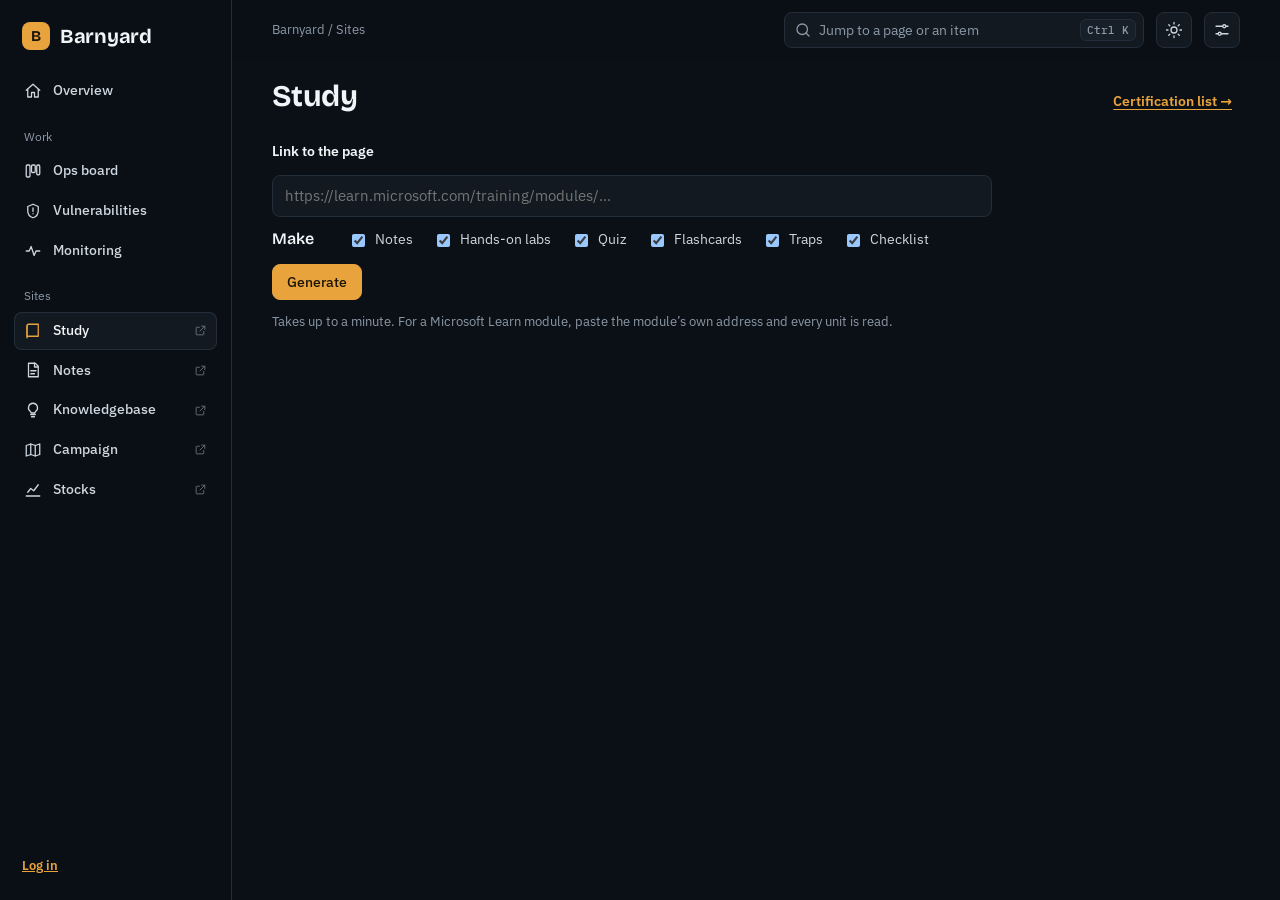
==== commit f4868986: "Study: wait for a part that your own Claude is writing on the server Co-Authored-By: Claude Sonnet 5" ====
--- a/index.html
+++ b/index.html
@@ -89,6 +89,6 @@
 
 <script src="shell.js?v=0b462865"></script>
 <script src="auth-gate.js?v=a1b7693a"></script>
-<script src="study.js?v=2d1c594d"></script>
+<script src="study.js?v=02a4d323"></script>
 </body>
 </html>
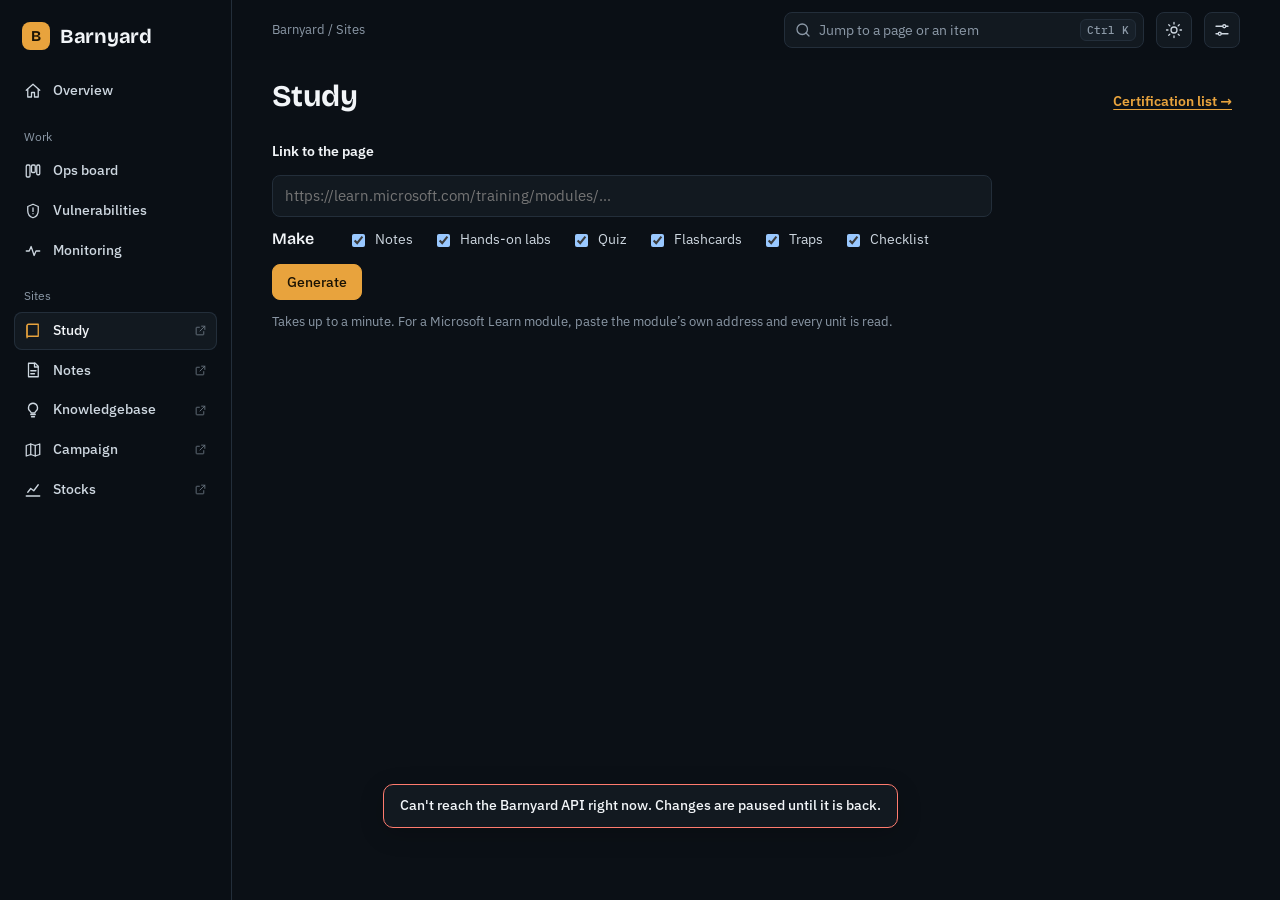
==== commit f9f3aaca: "Show the last saved data and a banner when the API cannot be reached shell.js wraps fetch for api.ba" ====
--- a/index.html
+++ b/index.html
@@ -5,7 +5,7 @@
 <meta name="viewport" content="width=device-width, initial-scale=1">
 <meta http-equiv="Content-Security-Policy" content="default-src 'self'; connect-src 'self' https://api.barnyard.site; style-src 'self'; script-src 'self'; img-src 'self'; base-uri 'self'; form-action 'none';">
 <title>Study &mdash; Barnyard</title>
-<link rel="stylesheet" href="shell.css?v=870e98a5">
+<link rel="stylesheet" href="shell.css?v=4d56e456">
 <link rel="stylesheet" href="study.css?v=3576a0ab">
 <script src="themes.js?v=e151fb94"></script>
 </head>
@@ -87,7 +87,7 @@
 
 </main>
 
-<script src="shell.js?v=0b462865"></script>
+<script src="shell.js?v=617430a8"></script>
 <script src="auth-gate.js?v=a1b7693a"></script>
 <script src="study.js?v=02a4d323"></script>
 </body>
--- a/shell.css
+++ b/shell.css
@@ -195,6 +195,14 @@
 @keyframes pulse { 50% { opacity: .3; } }
 .toast { position: fixed; left: 50%; bottom: 22px; transform: translateX(-50%); padding: 10px 16px; border-radius: 10px; background: var(--fg-strong); color: var(--bg); font-weight: 500; z-index: 60; opacity: 0; pointer-events: none; transition: opacity .2s; max-width: calc(100vw - 32px); }
 .toast.show { opacity: 1; }
+/* The API cannot be reached (shell.js, "API fallback"): old data is on screen and changes are paused. */
+.api-banner { position: fixed; inset-inline: 16px; bottom: 72px; margin-inline: auto; width: max-content; max-width: min(720px, calc(100vw - 32px)); display: flex; align-items: center; gap: 12px; padding: 10px 16px; border-radius: 10px; background: var(--panel); color: var(--fg-strong); border: 1px solid var(--alert); box-shadow: 0 6px 24px rgba(0, 0, 0, .18); font-weight: 500; z-index: 59; }
+@media (max-width: 860px) { .api-banner { bottom: calc(88px + env(safe-area-inset-bottom, 0px)); } }
+.api-banner[hidden] { display: none; }
+.api-banner.is-back { border-color: var(--ok); }
+.api-banner button { flex: none; border: 1px solid var(--line); background: var(--panel-2); color: var(--fg-strong); border-radius: 8px; padding: 6px 12px; font: inherit; font-weight: 600; cursor: pointer; min-height: 32px; }
+.api-banner button:hover { border-color: var(--accent); }
+.api-banner button:focus-visible { outline: 2px solid var(--accent); outline-offset: 1px; }
 .empty { padding: 32px 18px; text-align: center; color: var(--fg-dim); }
 .empty b { display: block; color: var(--fg-strong); margin-bottom: 4px; }
 
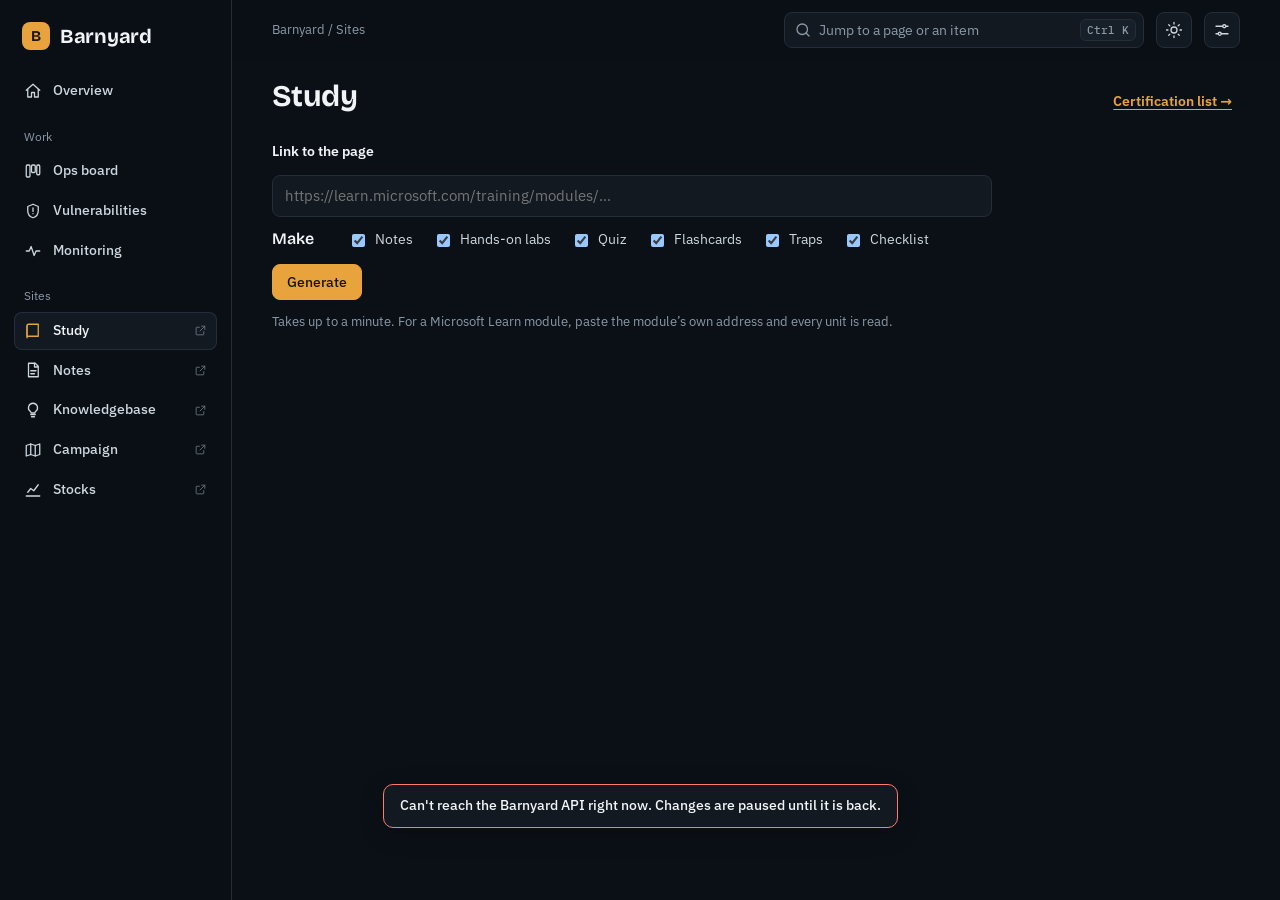
==== commit df6d4ee4: "Sync shell.js: Projects menu item Copy of barnyard-hub's shell.js (hub PR 108, merge commit 4ec4df49" ====
--- a/index.html
+++ b/index.html
@@ -87,7 +87,7 @@
 
 </main>
 
-<script src="shell.js?v=617430a8"></script>
+<script src="shell.js?v=264cedaf"></script>
 <script src="auth-gate.js?v=a1b7693a"></script>
 <script src="study.js?v=02a4d323"></script>
 </body>
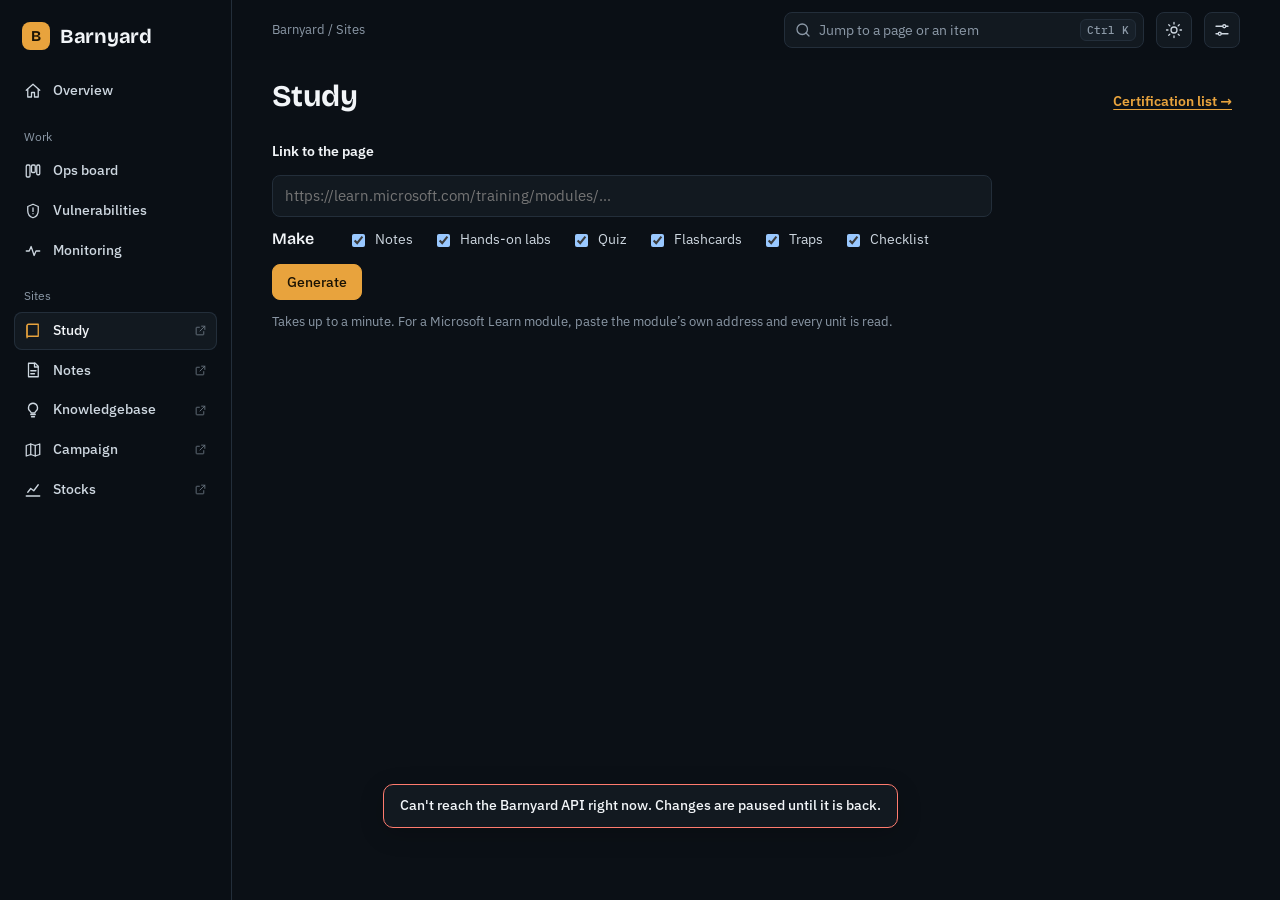
==== commit 8b19c047: "Sync the shell: 13 more look layers, copied unchanged from the hub (7d63fbe) Copies themes.js and lo" ====
--- a/index.html
+++ b/index.html
@@ -5,9 +5,9 @@
 <meta name="viewport" content="width=device-width, initial-scale=1">
 <meta http-equiv="Content-Security-Policy" content="default-src 'self'; connect-src 'self' https://api.barnyard.site; style-src 'self'; script-src 'self'; img-src 'self'; base-uri 'self'; form-action 'none';">
 <title>Study &mdash; Barnyard</title>
-<link rel="stylesheet" href="shell.css?v=4d56e456">
+<link rel="stylesheet" href="shell.css?v=48d98c4e">
 <link rel="stylesheet" href="study.css?v=3576a0ab">
-<script src="themes.js?v=e151fb94"></script>
+<script src="themes.js?v=36a53034"></script>
 </head>
 <body data-shell="study" data-wide>
 
@@ -87,7 +87,7 @@
 
 </main>
 
-<script src="shell.js?v=264cedaf"></script>
+<script src="shell.js?v=18760dce"></script>
 <script src="auth-gate.js?v=a1b7693a"></script>
 <script src="study.js?v=02a4d323"></script>
 </body>
--- a/shell.css
+++ b/shell.css
@@ -389,6 +389,14 @@
 .tile-name svg { width: 14px; height: 14px; stroke-width: 2.4; opacity: 0; }
 .tile input:checked + .tile-card .tile-name svg { opacity: 1; }
 .thumb { height: 58px; border-radius: 8px; background-color: var(--bg); border: 1px solid var(--line); }
+.tiles-looks { grid-template-columns: repeat(auto-fill, minmax(150px, 1fr)); }
+.tile-note { font-size: 12px; line-height: 1.35; color: var(--fg-dim); padding: 0 2px; }
+.tile-off .tile-card { opacity: .62; border-style: dashed; }
+.tile-off, .tile-off input { cursor: not-allowed; }
+.tile-link { color: var(--accent); text-decoration: underline; }
+.look-thumb { position: relative; height: 70px; border-radius: 8px; overflow: hidden; background: var(--bg); border: 1px solid var(--line); }
+.look-thumb i { position: absolute; display: block; border-radius: 1px; }
+:root[data-look-pending] body { visibility: hidden; }
 .preset-row { display: flex; gap: 8px; flex-wrap: wrap; margin-bottom: 14px; }
 .wlist { list-style: none; margin: 0; padding: 0; display: flex; flex-direction: column; gap: 6px; }
 .wrow { display: grid; grid-template-columns: auto 1fr auto auto; gap: 10px; align-items: center; padding: 8px 10px; border: 1px solid var(--line); border-radius: 10px; background: var(--panel-2); }
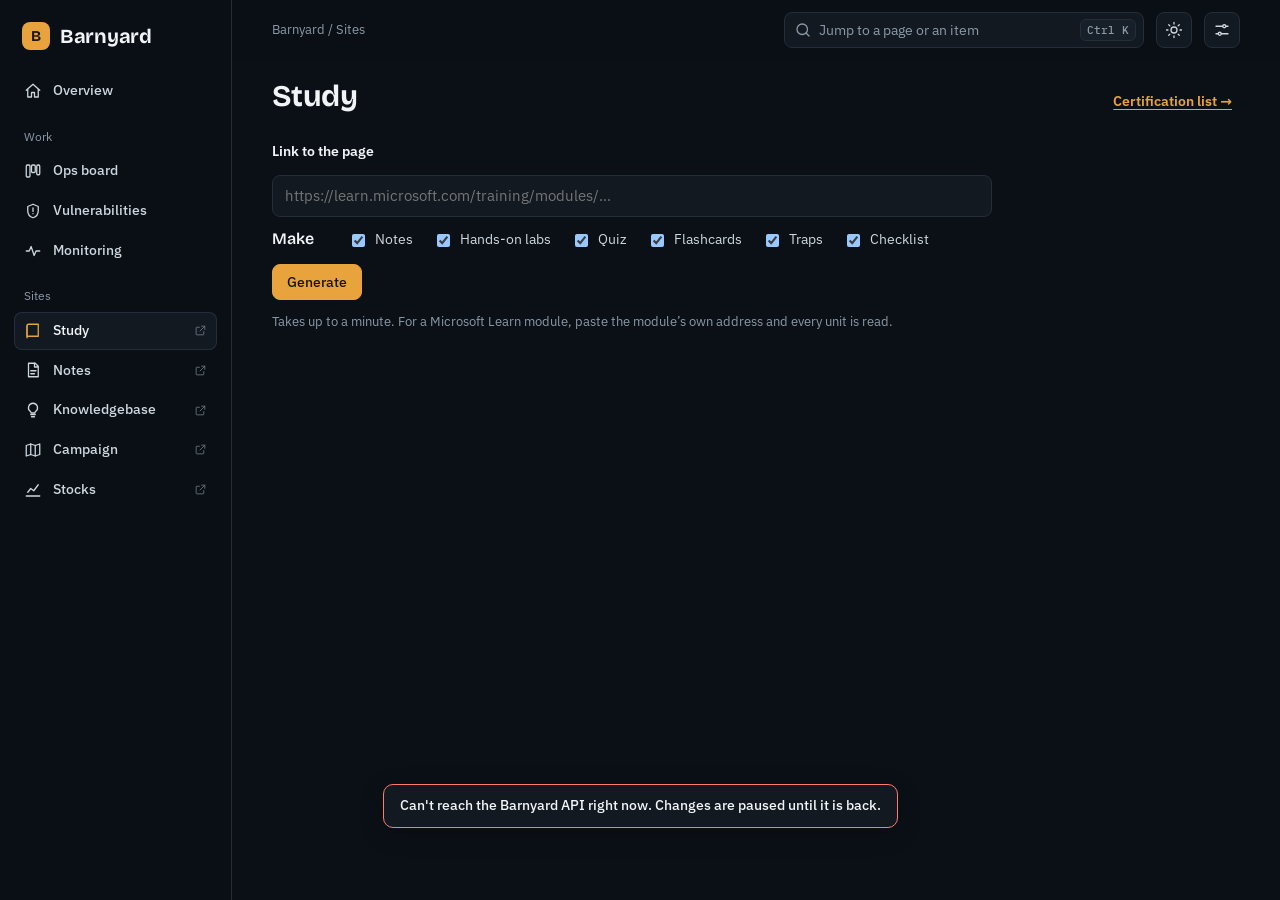
==== commit 543d0579: "Sync the shell: the three renderer looks (Grid 9, Day Line, Lines), copied unchanged from the hub (1" ====
--- a/index.html
+++ b/index.html
@@ -7,7 +7,7 @@
 <title>Study &mdash; Barnyard</title>
 <link rel="stylesheet" href="shell.css?v=48d98c4e">
 <link rel="stylesheet" href="study.css?v=3576a0ab">
-<script src="themes.js?v=36a53034"></script>
+<script src="themes.js?v=4a4e1ce2"></script>
 </head>
 <body data-shell="study" data-wide>
 
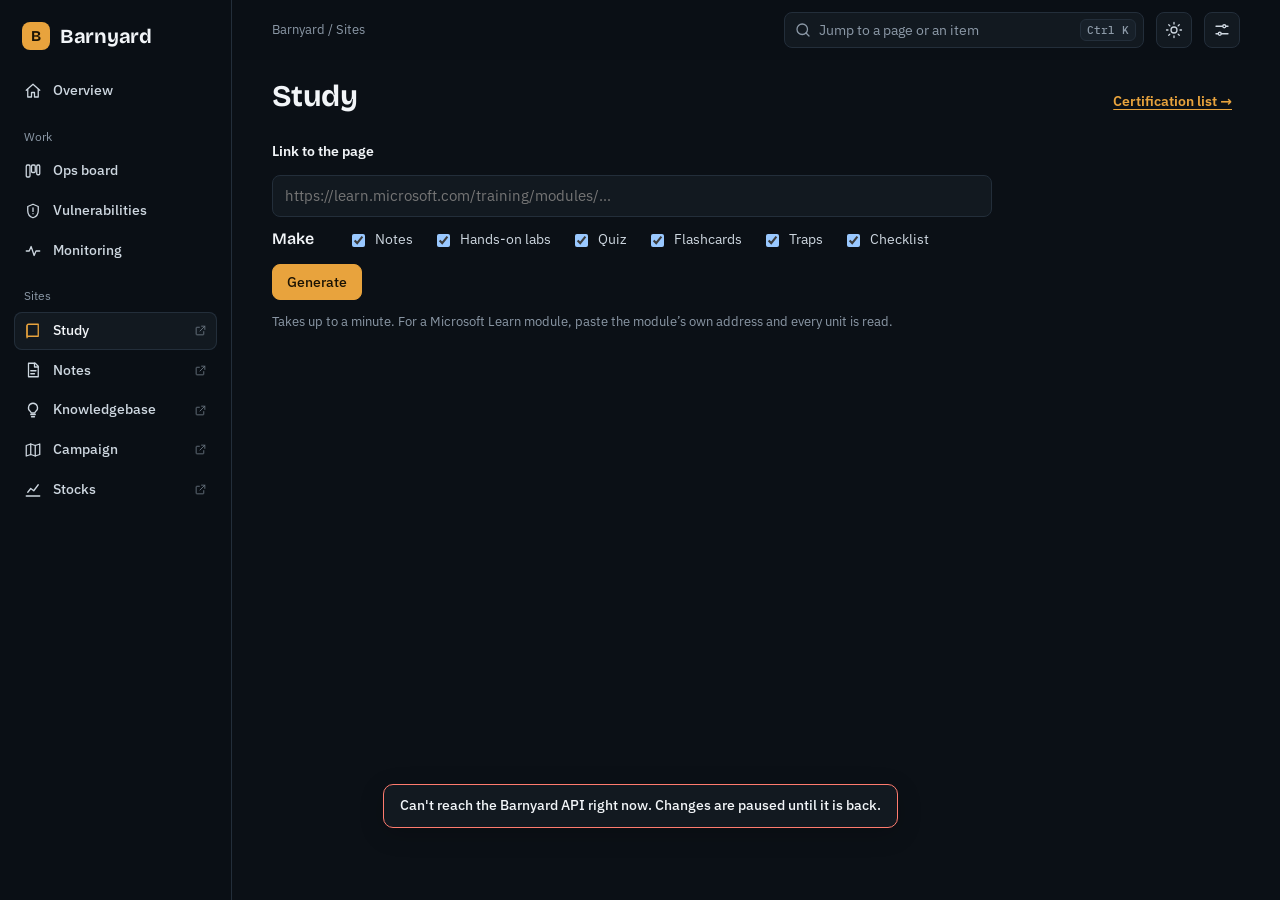
==== commit 6e31fa06: "Shell: passing note sits bottom-left (copied from the hub) Co-Authored-By: Claude Sonnet 5.5 <norepl" ====
--- a/index.html
+++ b/index.html
@@ -5,7 +5,7 @@
 <meta name="viewport" content="width=device-width, initial-scale=1">
 <meta http-equiv="Content-Security-Policy" content="default-src 'self'; connect-src 'self' https://api.barnyard.site; style-src 'self'; script-src 'self'; img-src 'self'; base-uri 'self'; form-action 'none';">
 <title>Study &mdash; Barnyard</title>
-<link rel="stylesheet" href="shell.css?v=48d98c4e">
+<link rel="stylesheet" href="shell.css?v=2e641245">
 <link rel="stylesheet" href="study.css?v=3576a0ab">
 <script src="themes.js?v=4a4e1ce2"></script>
 </head>
--- a/shell.css
+++ b/shell.css
@@ -193,7 +193,9 @@
 .live.is-offline { color: var(--alert); }
 .live.is-offline::before { animation: none; }
 @keyframes pulse { 50% { opacity: .3; } }
-.toast { position: fixed; left: 50%; bottom: 22px; transform: translateX(-50%); padding: 10px 16px; border-radius: 10px; background: var(--fg-strong); color: var(--bg); font-weight: 500; z-index: 60; opacity: 0; pointer-events: none; transition: opacity .2s; max-width: calc(100vw - 32px); }
+/* Bottom-left, small and click-through: a passing note ("Look: Poster") must never sit over the page or the open
+   Settings panel (right edge). On a phone it rides above the bottom navigation bar. */
+.toast { position: fixed; left: 16px; bottom: 16px; padding: 8px 14px; font-size: 14px; border-radius: 10px; background: var(--fg-strong); color: var(--bg); font-weight: 500; z-index: 60; opacity: 0; pointer-events: none; transition: opacity .2s; max-width: min(360px, calc(100vw - 32px)); overflow-wrap: anywhere; }
 .toast.show { opacity: 1; }
 /* The API cannot be reached (shell.js, "API fallback"): old data is on screen and changes are paused. */
 .api-banner { position: fixed; inset-inline: 16px; bottom: 72px; margin-inline: auto; width: max-content; max-width: min(720px, calc(100vw - 32px)); display: flex; align-items: center; gap: 12px; padding: 10px 16px; border-radius: 10px; background: var(--panel); color: var(--fg-strong); border: 1px solid var(--alert); box-shadow: 0 6px 24px rgba(0, 0, 0, .18); font-weight: 500; z-index: 59; }
@@ -433,6 +435,7 @@
   .nav .badge, :root[data-sidebar="icons"] .nav .badge { position: absolute; top: 0; right: 4px; margin: 0; }
   .top, .content { padding-inline: 16px; }
   .content { padding-bottom: 96px; }
+  .toast { bottom: calc(76px + env(safe-area-inset-bottom, 0px)); }
   .page-head h1 { font-size: 26px; }
   .crumb { display: none; }
   .search { flex: 1; width: auto; }
